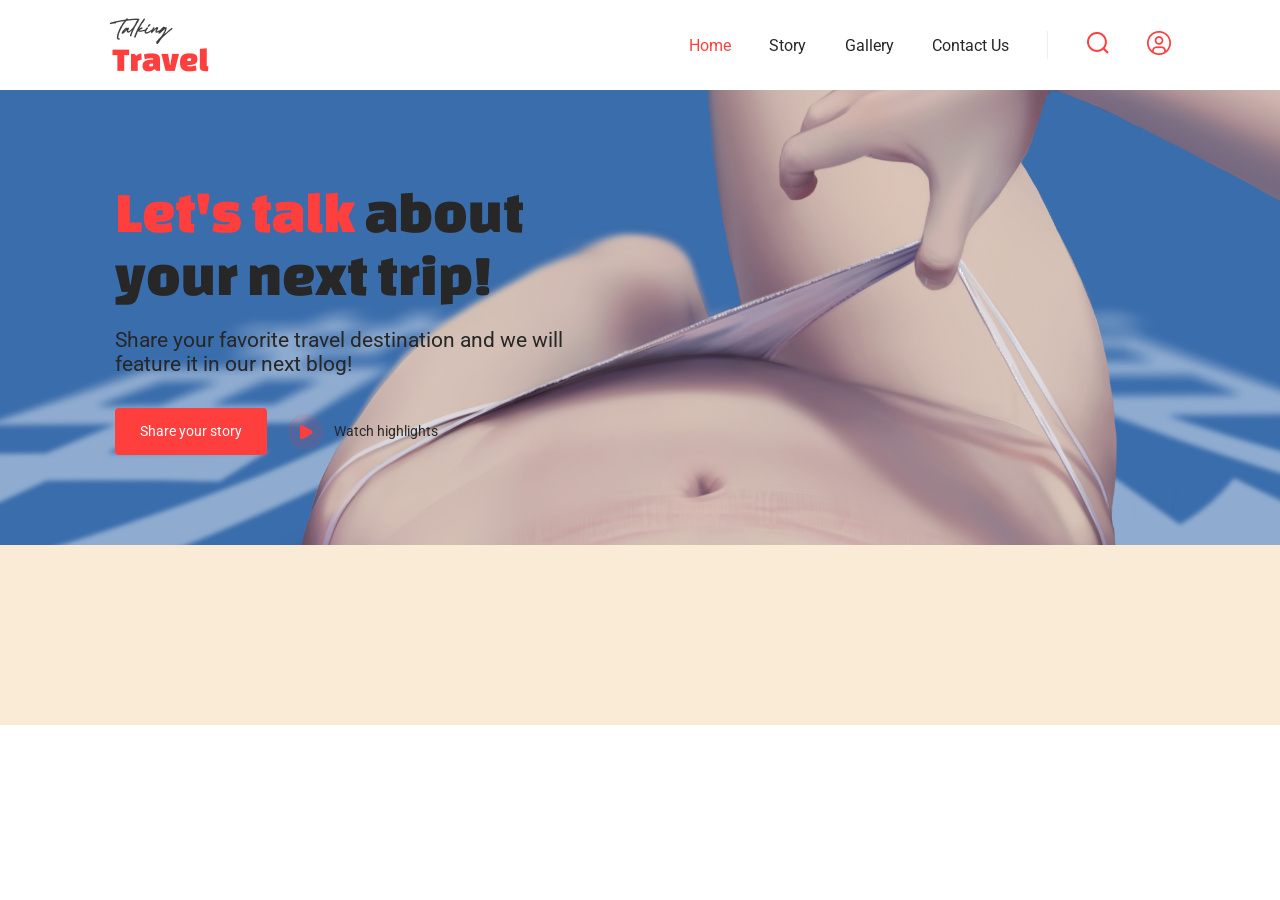
==== project/index.html @ d39cfaee "+ковер" ====
<!DOCTYPE html>
<html lang="en">
<head>
    <meta charset="UTF-8">
    <meta name="viewport" content="width=device-width, initial-scale=1.0">
    <title>Talking Travel?</title>
    <link rel="stylesheet" href="styles.css">
    <link href="https://fonts.googleapis.com/css2?family=Roboto:wght@400;700&display=swap" rel="stylesheet">
</head>
<body>
    <header>
        <div class="header-container">
            <div class="logo-container">
                <img src="assets/images/Header_Logo.png" alt="Логотип" class="logo">
            </div>
            <div class="nav-container label">
                <a class="cool-color" href="#">Home</a>
                <a href="#">Story</a>
                <a href="">Gallery</a>
                <a href="">Contact Us</a>
                <span></span>
                <a href=""><img src="assets/images/Header_Search.png" alt="search"></a>
                <a href=""><img src="assets/images/Header_Profile.png" alt="profile"></a>
            </div>
        </div>
    </header>
    <main>
        <section class="cover-container main-section">
            <div class="cover-content">
                <div class="cover-texts">
                    <h1 class="cover-header"><span class="cool-color">Let's talk</span> about your next trip!</h1>
                    <span class="cover-desctiprion big-label">Share your favorite travel destination and we will feature it in our next blog!</span>
                </div>
                <div class="cover-actions">
                    <button class="label">Share your story</button>
                    </a>
                        <div class="cover-watch-button label">
                            <img src="assets/images/play.png" alt="Логотип" class="logo">
                            Watch highlights
                        </div>
                    <a>
                </div>
            </div>
        </section>
        <section style="background-color: antiquewhite;" class="featured-destination main-section">
            <div cla>

            </div>
        </section>
    </main>
    <footer></footer>
</body>
</html>
---- project/styles.css ----
:root{
  --main-text-color: #272727;
  --cool-color: #ff3e3e;
}

@font-face {
  font-family: "Roboto";
  src: url("assets/fonts/Roboto-Bold.ttf") format("ttf");
}
@font-face {
  font-family: "Changa";
  src: url("assets/fonts/ChangaOne-Regular.ttf");
}

header {
    width: 100%;
    height: 90px;
    display: flex;
    align-items: center;
    justify-content: center;
}

*{
  box-sizing: border-box;
}

body {
    margin: 0;
}

.header-container {
  width: 83%;
  height: 70%;
  display: flex;
  justify-content: space-between;
  align-items: center;
}

.logo-container {
  display: flex;
  align-items: center;
  justify-content: center;
}

.nav-container {
  display: flex;
  align-items: center;
  gap: 3vw;
}

.nav-container a {
  text-decoration: none;
  color: var(--main-text-color);
  font-size: 16px;
}

.nav-container span {
  align-self: stretch;
  width: 1px;
  background-color:#EEEEEE;
}

.main-section {
  width: 100%;
  padding-top: 10vh;
  padding-bottom: 10vh;
}

.cover-container {
  background-image: url('assets/images/surprize.png');
  background-size: cover;
  background-position: center;
  display: flex;
  align-items: center;
}

.cover-content {
  width: 50%;
  height: 100%;
  display: flex;
  justify-content: center;
  align-items: left;
  flex-direction: column;
  margin-left: 9vw;
}

.cover-texts {
    width: 70%;
    padding-bottom: 3%
}

h1 {
  margin: 0;
  margin-bottom: 5%;
}

.cover-header {
    font-size: 4.6vw;
    color: var(--main-text-color);
    font-family: "Changa";
    font-weight: 100;
}

.cover-desctiprion {
    font-size: 1.6vw;
    color: var(--main-text-color);
}

.cool-color {
  color: var(--cool-color) !important;
}

.cover-actions {
  display: flex;
  direction: row;
  align-items: center;
  justify-content: left;
  gap: 20px;
  margin-top: 1vw;
  max-width: 100%;
}

button{
  padding: 15px 25px 15px 25px;
  margin: 0px;
  color: #FFF;
  border: 0px;
  border-radius: 4px;
  background-color: var(--cool-color);
}

.cover-watch-button {
  display: flex;
  flex-direction: row;
  align-items: center;
  justify-content: left;
  height: 36px;
  gap: 10px;
  color: var(--main-text-color)
}

.label{
  font-size: 0.9rem;
  font-family: "Roboto";
}

.big-label{
  font-size: 1.3rem;
  font-family: "Roboto";
}
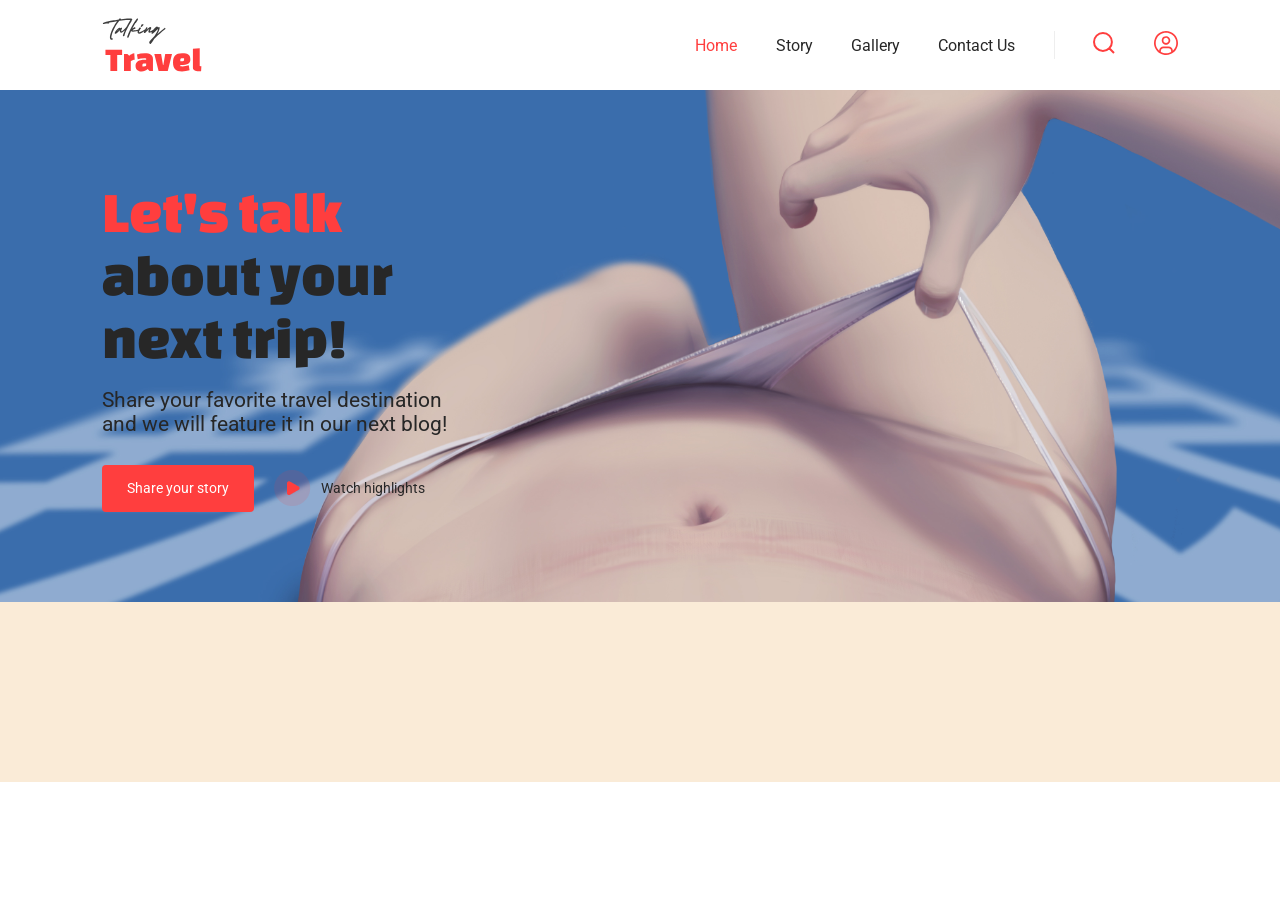
==== commit 6ad683a4: "изгнаны нечестивые png в пользу благородных svg" ====
--- a/project/index.html
+++ b/project/index.html
@@ -11,7 +11,7 @@
     <header>
         <div class="header-container">
             <div class="logo-container">
-                <img src="assets/images/Header_Logo.png" alt="Логотип" class="logo">
+                <img src="assets/images/Header_Logo.svg" alt="Логотип" class="logo">
             </div>
             <div class="nav-container label">
                 <a class="cool-color" href="#">Home</a>
@@ -19,8 +19,8 @@
                 <a href="">Gallery</a>
                 <a href="">Contact Us</a>
                 <span></span>
-                <a href=""><img src="assets/images/Header_Search.png" alt="search"></a>
-                <a href=""><img src="assets/images/Header_Profile.png" alt="profile"></a>
+                <a href=""><img src="assets/images/Header_Search.svg" alt="search"></a>
+                <a href=""><img src="assets/images/Header_Profile.svg" alt="profile"></a>
             </div>
         </div>
     </header>
--- a/project/styles.css
+++ b/project/styles.css
@@ -29,7 +29,7 @@
 }
 
 .header-container {
-  width: 83%;
+  width: 84vw;
   height: 70%;
   display: flex;
   justify-content: space-between;
@@ -62,8 +62,9 @@
 
 .main-section {
   width: 100%;
-  padding-top: 10vh;
-  padding-bottom: 10vh;
+  /* padding-top: 10vh;
+  padding-bottom: 10vh; */
+  padding: 10vh 8vw 10vh 8vw;
 }
 
 .cover-container {
@@ -81,7 +82,7 @@
   justify-content: center;
   align-items: left;
   flex-direction: column;
-  margin-left: 9vw;
+  /* margin-left: 9vw; */
 }
 
 .cover-texts {
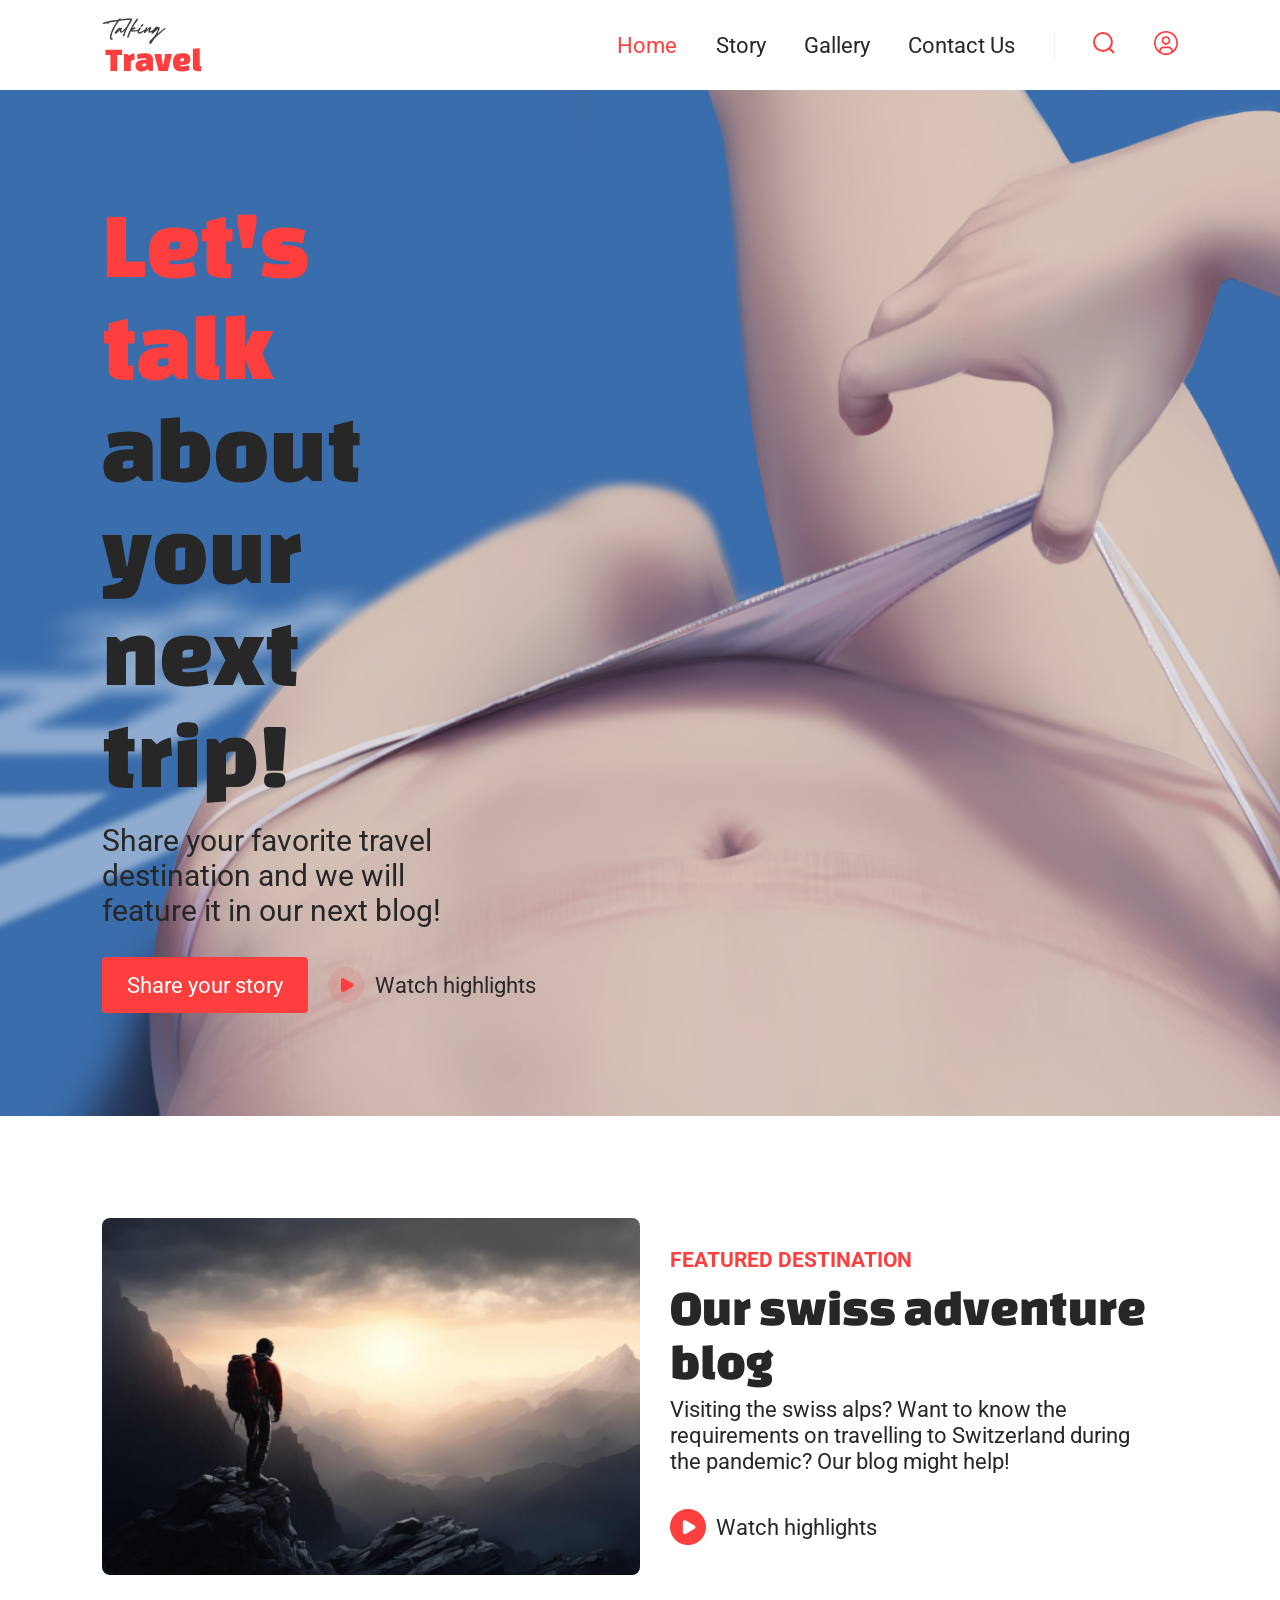
==== commit 9a73d3c1: "featured_destination" ====
--- a/project/index.html
+++ b/project/index.html
@@ -11,7 +11,7 @@
     <header>
         <div class="header-container">
             <div class="logo-container">
-                <img src="assets/images/Header_Logo.svg" alt="Логотип" class="logo">
+                <img src="assets/images/Header_Logo.svg" alt="Логотип" class="logo"/>
             </div>
             <div class="nav-container label">
                 <a class="cool-color" href="#">Home</a>
@@ -29,22 +29,37 @@
             <div class="cover-content">
                 <div class="cover-texts">
                     <h1 class="cover-header"><span class="cool-color">Let's talk</span> about your next trip!</h1>
-                    <span class="cover-desctiprion big-label">Share your favorite travel destination and we will feature it in our next blog!</span>
+                    <span class="big-label">Share your favorite travel destination and we will feature it in our next blog!</span>
                 </div>
                 <div class="cover-actions">
-                    <button class="label">Share your story</button>
+                    <a href="">
+                        <button class="label">Share your story</button>
                     </a>
-                        <div class="cover-watch-button label">
+                    <a href="">
+                        <div class="watch-button label">
                             <img src="assets/images/play.png" alt="Логотип" class="logo">
                             Watch highlights
                         </div>
-                    <a>
+                    </a>
                 </div>
             </div>
         </section>
-        <section style="background-color: antiquewhite;" class="featured-destination main-section">
-            <div cla>
-
+        <section class="featured-destination main-section">
+            <div class="featured-destination-content">
+                <img src="assets/images/featured_destination.jpg" alt="IMG" class="featured-destination-image"/>
+                <div class="featured-destination-agitation">
+                    <div class="featured-destination-texts">
+                        <span class="title">FEATURED DESTINATION</span>
+                        <h2>Our swiss adventure blog</h2>
+                        <span class="label">Visiting the swiss alps? Want to know the requirements on travelling to Switzerland during the pandemic? Our blog might help! </span>
+                    </div>
+                    <div class="featured-destination-actions">
+                        <div class="watch-button label">
+                            <img src="assets/images/play2.png" alt="Логотип" class="logo">
+                            Watch highlights
+                        </div>
+                    </div>
+                </div>
             </div>
         </section>
     </main>
--- a/project/styles.css
+++ b/project/styles.css
@@ -49,9 +49,7 @@
 }
 
 .nav-container a {
-  text-decoration: none;
   color: var(--main-text-color);
-  font-size: 16px;
 }
 
 .nav-container span {
@@ -64,7 +62,7 @@
   width: 100%;
   /* padding-top: 10vh;
   padding-bottom: 10vh; */
-  padding: 10vh 8vw 10vh 8vw;
+  padding: 8% 8vw 8% 8vw;
 }
 
 .cover-container {
@@ -93,13 +91,18 @@
 h1 {
   margin: 0;
   margin-bottom: 5%;
+  font-size: 6rem;
+  color: var(--main-text-color);
+  font-family: "Changa";
+  font-weight: 100;
 }
 
-.cover-header {
-    font-size: 4.6vw;
-    color: var(--main-text-color);
-    font-family: "Changa";
-    font-weight: 100;
+h2 {
+  font-family: "Changa";
+  font-weight: 100;
+  color: var(--main-text-color);
+  font-size: 3.2rem;
+  margin: 0;
 }
 
 .cover-desctiprion {
@@ -121,16 +124,20 @@
   max-width: 100%;
 }
 
+a {
+  text-decoration: none;
+}
+
 button{
   padding: 15px 25px 15px 25px;
   margin: 0px;
-  color: #FFF;
+  color: #FFF !important;
   border: 0px;
   border-radius: 4px;
   background-color: var(--cool-color);
 }
 
-.cover-watch-button {
+.watch-button {
   display: flex;
   flex-direction: row;
   align-items: center;
@@ -140,12 +147,46 @@
   color: var(--main-text-color)
 }
 
-.label{
-  font-size: 0.9rem;
+.label {
+  font-size: 1.4rem;
   font-family: "Roboto";
+  color: var(--main-text-color);
 }
 
-.big-label{
+.big-label {
+  font-size: 1.9rem;
+  font-family: "Roboto";
+  color: var(--main-text-color);
+}
+
+.title {
   font-size: 1.3rem;
   font-family: "Roboto";
+  color: var(--cool-color);
+  font-weight: bold;
+}
+
+.featured-destination-content {
+  display: grid;
+  grid-template-columns: 50% 50%;
+}
+
+.featured-destination-image {
+  width: 100%;
+  height: 100%;
+  object-fit: cover;
+  border-radius: 8px;
+}
+
+.featured-destination-agitation {
+  padding: 30px;
+  display: flex;
+  flex-direction: column;
+  gap: 35px;
+}
+
+.featured-destination-texts {
+  display: flex;
+  flex-direction: column;
+  gap: 8px;
 }
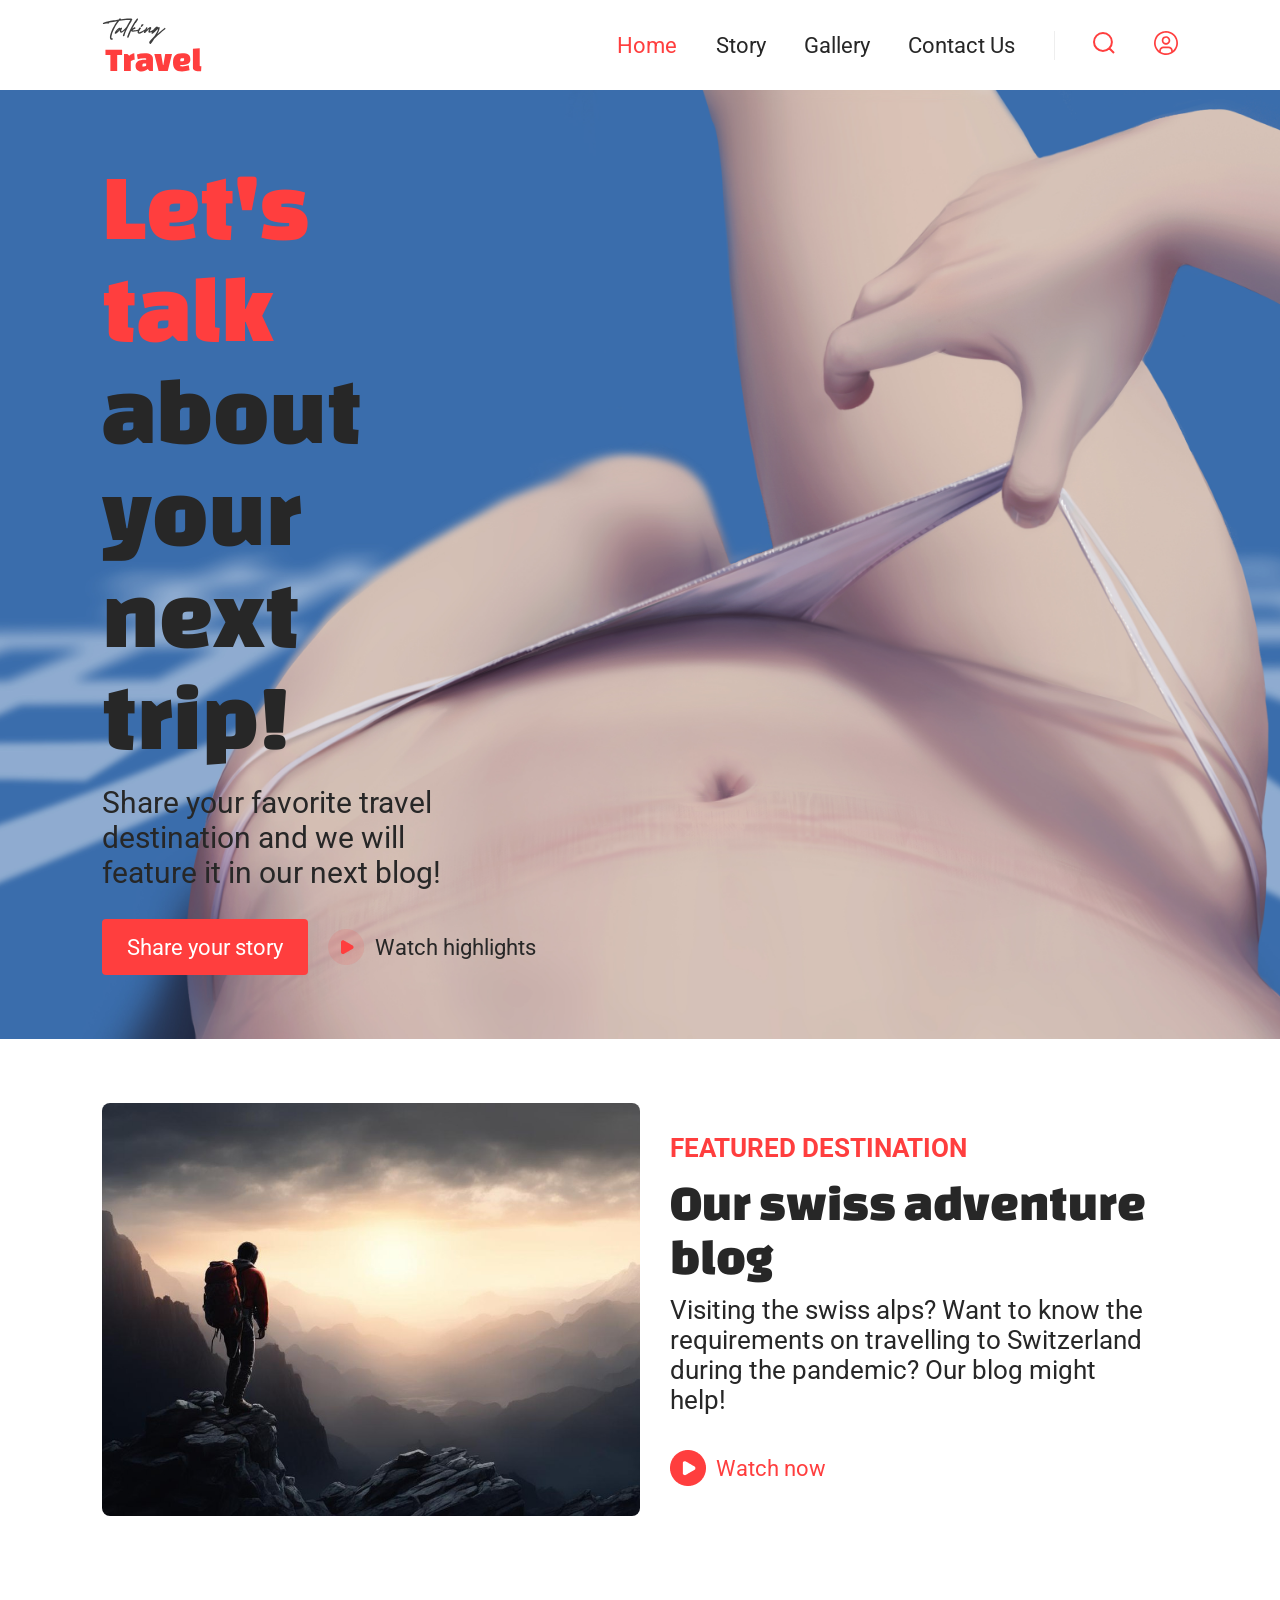
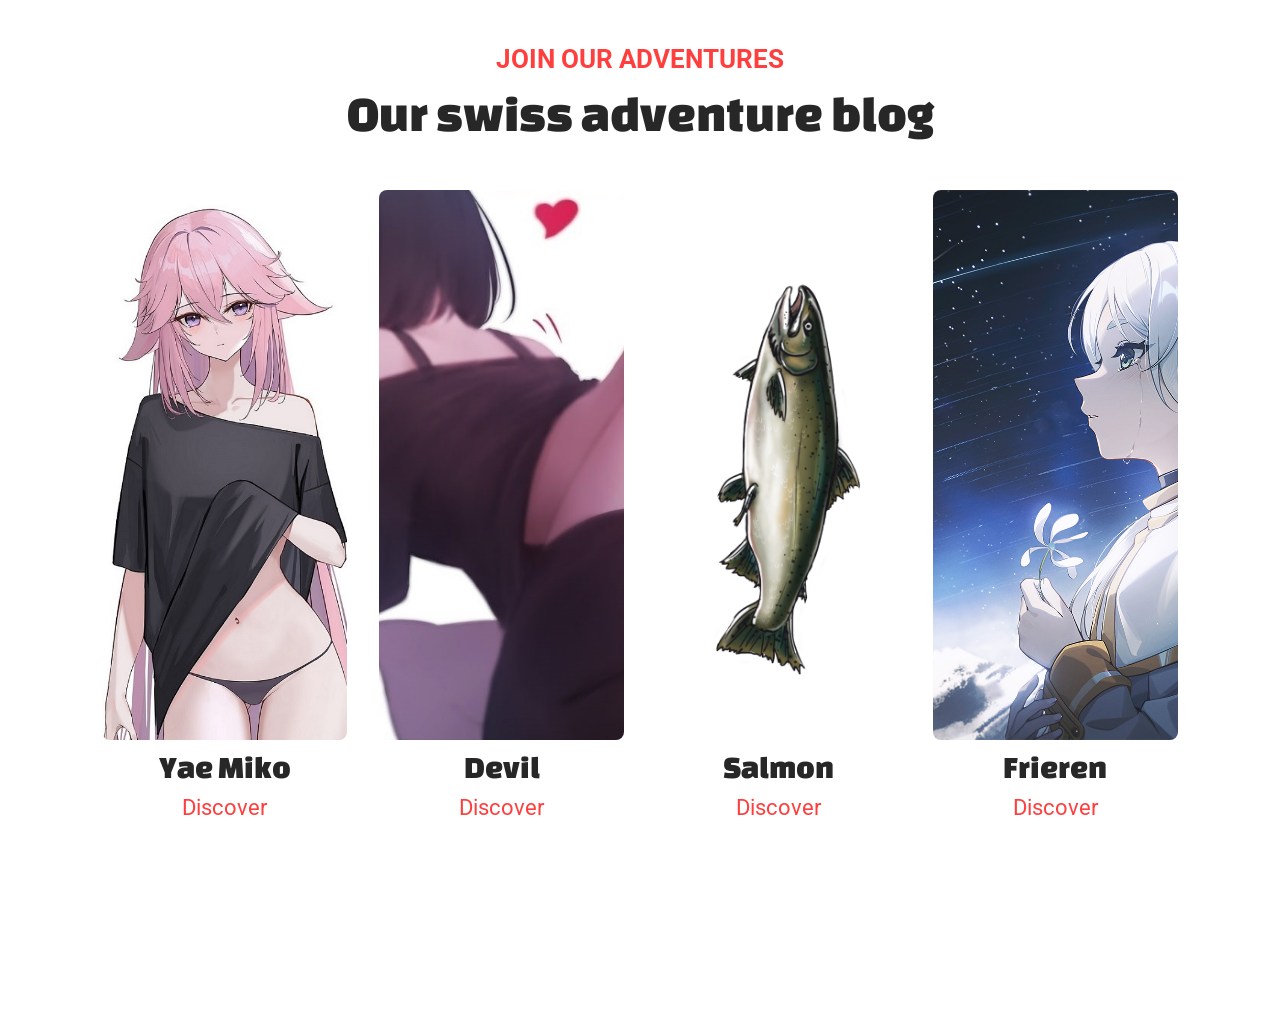
==== commit 8877f2c9: "join our adventure" ====
--- a/project/index.html
+++ b/project/index.html
@@ -6,6 +6,9 @@
     <title>Talking Travel?</title>
     <link rel="stylesheet" href="styles.css">
     <link href="https://fonts.googleapis.com/css2?family=Roboto:wght@400;700&display=swap" rel="stylesheet">
+    <script>
+        
+    </script>
 </head>
 <body>
     <header>
@@ -14,10 +17,10 @@
                 <img src="assets/images/Header_Logo.svg" alt="Логотип" class="logo"/>
             </div>
             <div class="nav-container label">
-                <a class="cool-color" href="#">Home</a>
-                <a href="#">Story</a>
-                <a href="">Gallery</a>
-                <a href="">Contact Us</a>
+                <a class="label cool-color" href="#">Home</a>
+                <a class="label" href="#">Story</a>
+                <a class="label" href="">Gallery</a>
+                <a class="label" href="">Contact Us</a>
                 <span></span>
                 <a href=""><img src="assets/images/Header_Search.svg" alt="search"></a>
                 <a href=""><img src="assets/images/Header_Profile.svg" alt="profile"></a>
@@ -51,17 +54,62 @@
                     <div class="featured-destination-texts">
                         <span class="title">FEATURED DESTINATION</span>
                         <h2>Our swiss adventure blog</h2>
-                        <span class="label">Visiting the swiss alps? Want to know the requirements on travelling to Switzerland during the pandemic? Our blog might help! </span>
+                        <span class="medium-label">Visiting the swiss alps? Want to know the requirements on travelling to Switzerland during the pandemic? Our blog might help! </span>
                     </div>
                     <div class="featured-destination-actions">
-                        <div class="watch-button label">
+                        <div class="featured-destination-watch-button watch-button label">
                             <img src="assets/images/play2.png" alt="Логотип" class="logo">
-                            Watch highlights
+                            Watch now
                         </div>
                     </div>
                 </div>
             </div>
         </section>
+        <section class="join-our-adventures main-section">
+            <div class="join-our-adventures-texts">
+                <span class="title">JOIN OUR ADVENTURES</span>
+                <h2>Our swiss adventure blog</h2>
+            </div>
+            <div class="join-our-adventures-content">
+                <div class="place-discover-card">
+                    <img src="assets/images/yae.jpg" alt="">
+                    <h3>Yae Miko</h3>
+                    <a href="" class="label cool-color">Discover</a>
+                </div>
+                <div class="place-discover-card">
+                    <img src="assets/images/badcat.jpg" alt="">
+                    <h3>Devil</h3>
+                    <a href="" class="label cool-color">Discover</a>
+                </div>
+                <div class="place-discover-card">
+                    <img src="assets/images/androidparty.png" alt="">
+                    <h3>Salmon</h3>
+                    <a href="" class="label cool-color">Discover</a>
+                </div>
+                <div class="place-discover-card">
+                    <img src="assets/images/frieren.png" alt="">
+                    <h3>Frieren</h3>
+                    <a href="" class="label cool-color">Discover</a>
+                </div>
+            </div>
+        </section>
+        <section class="build-community main-section">
+
+        </section>
+        <script>
+        (() => {  
+        })((() => {() => {  
+        }, () => {  
+        }, () => {  
+        },1,1,1,1()(()=>{})  
+        })((() => {  
+        })((() => {   
+        })(((() => {  
+        })((() => {  
+        })({
+        })))
+        )))); // гневный комментарий
+        </script>
     </main>
     <footer></footer>
 </body>
--- a/project/styles.css
+++ b/project/styles.css
@@ -60,9 +60,7 @@
 
 .main-section {
   width: 100%;
-  /* padding-top: 10vh;
-  padding-bottom: 10vh; */
-  padding: 8% 8vw 8% 8vw;
+  padding: 5% 8vw 5% 8vw;
 }
 
 .cover-container {
@@ -80,7 +78,6 @@
   justify-content: center;
   align-items: left;
   flex-direction: column;
-  /* margin-left: 9vw; */
 }
 
 .cover-texts {
@@ -102,6 +99,14 @@
   font-weight: 100;
   color: var(--main-text-color);
   font-size: 3.2rem;
+  margin: 0;
+}
+
+h3 {
+  font-family: "Changa";
+  font-weight: 100;
+  color: var(--main-text-color);
+  font-size: 2rem;
   margin: 0;
 }
 
@@ -153,6 +158,12 @@
   color: var(--main-text-color);
 }
 
+.medium-label {
+  font-size: 1.6rem;
+  font-family: "Roboto";
+  color: var(--main-text-color);
+}
+
 .big-label {
   font-size: 1.9rem;
   font-family: "Roboto";
@@ -160,7 +171,7 @@
 }
 
 .title {
-  font-size: 1.3rem;
+  font-size: 1.6rem;
   font-family: "Roboto";
   color: var(--cool-color);
   font-weight: bold;
@@ -185,8 +196,45 @@
   gap: 35px;
 }
 
+.featured-destination-watch-button {
+  color: var(--cool-color);
+}
+
 .featured-destination-texts {
   display: flex;
   flex-direction: column;
-  gap: 8px;
+  gap: 12px;
+}
+
+.join-our-adventures {
+  display: flex;
+  flex-direction: column;
+}
+
+.join-our-adventures-texts {
+  display: flex;
+  flex-direction: column;
+  align-items: center;
+  gap: 12px;
+  padding-bottom: 50px;
+}
+
+.place-discover-card {
+  display: flex;
+  flex-direction: column;
+  align-items: center;
+  gap: 10px;
+}
+
+.place-discover-card img {
+  width: 100%;
+  height: 550px;
+  object-fit: cover;
+  border-radius: 8px;
+}
+
+.join-our-adventures-content {
+  display: grid;
+  grid-template-columns: repeat(4, 1fr);
+  gap: 32px;
 }
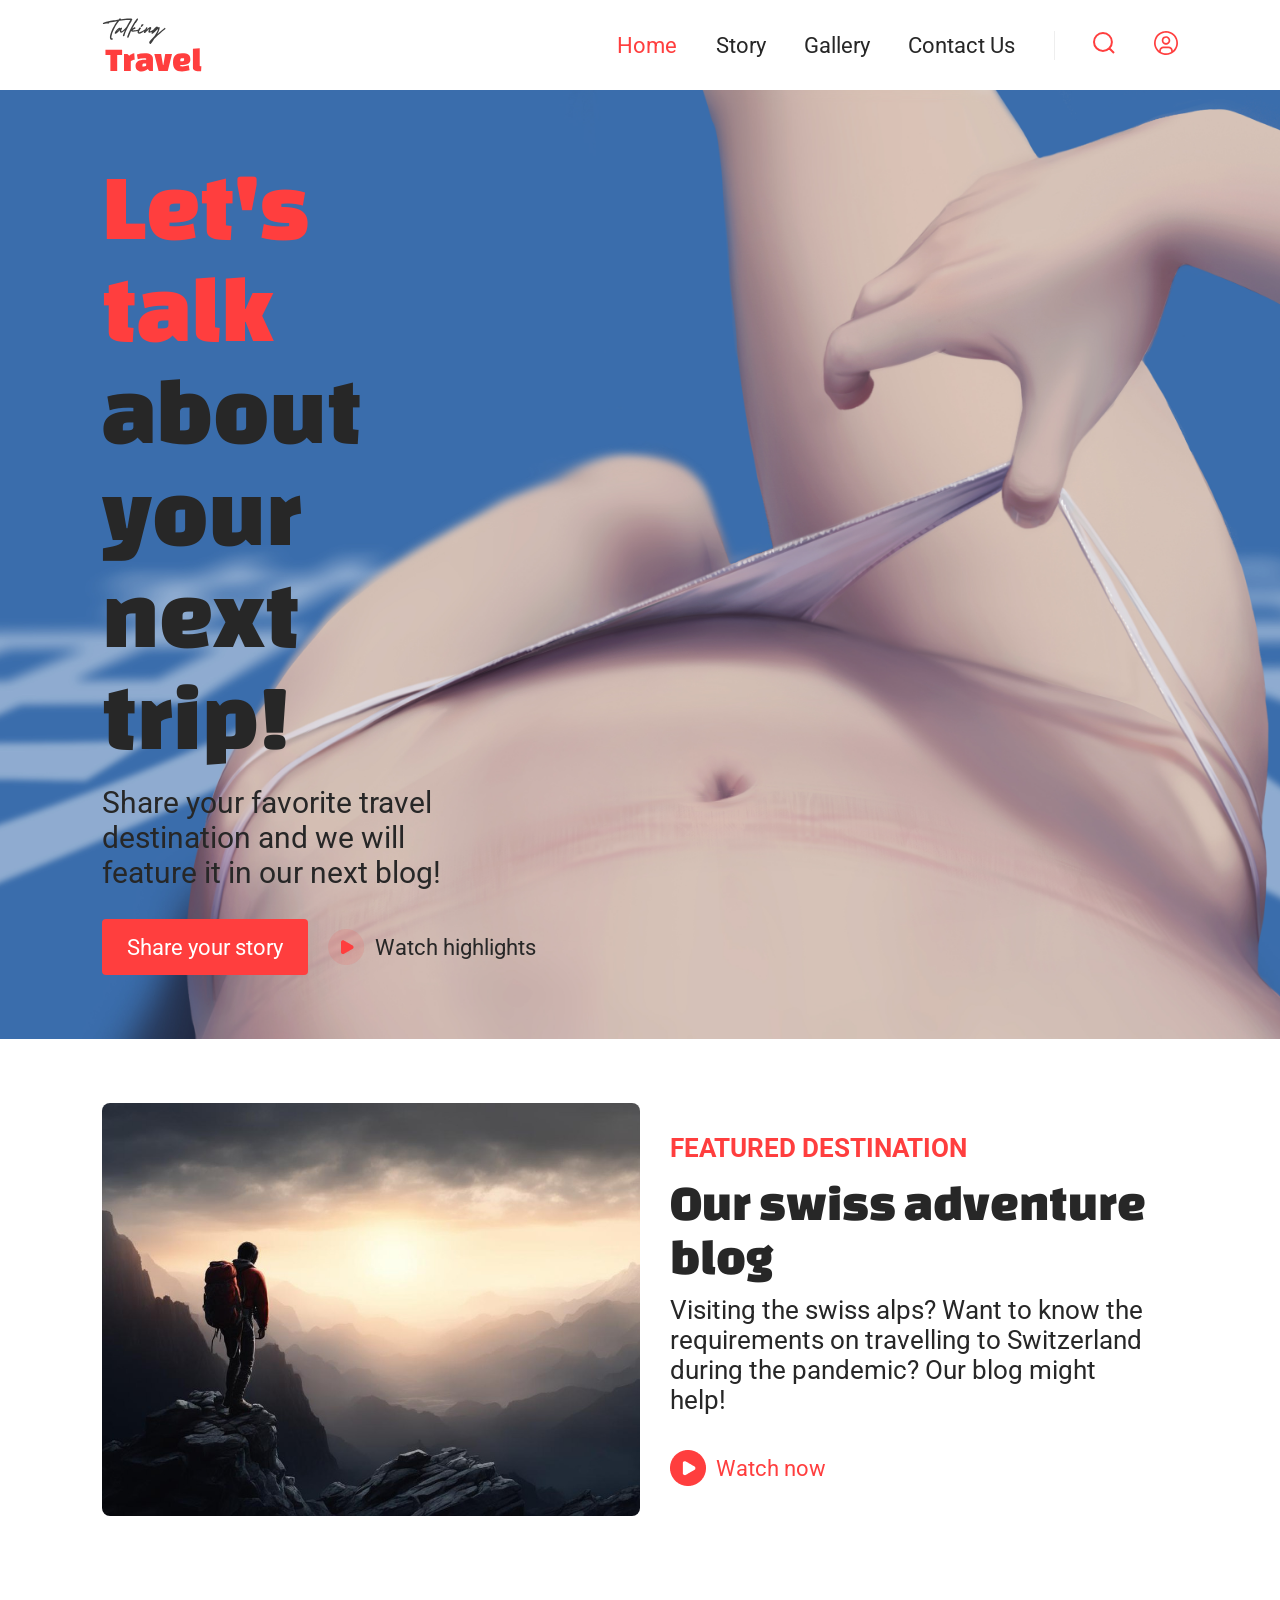
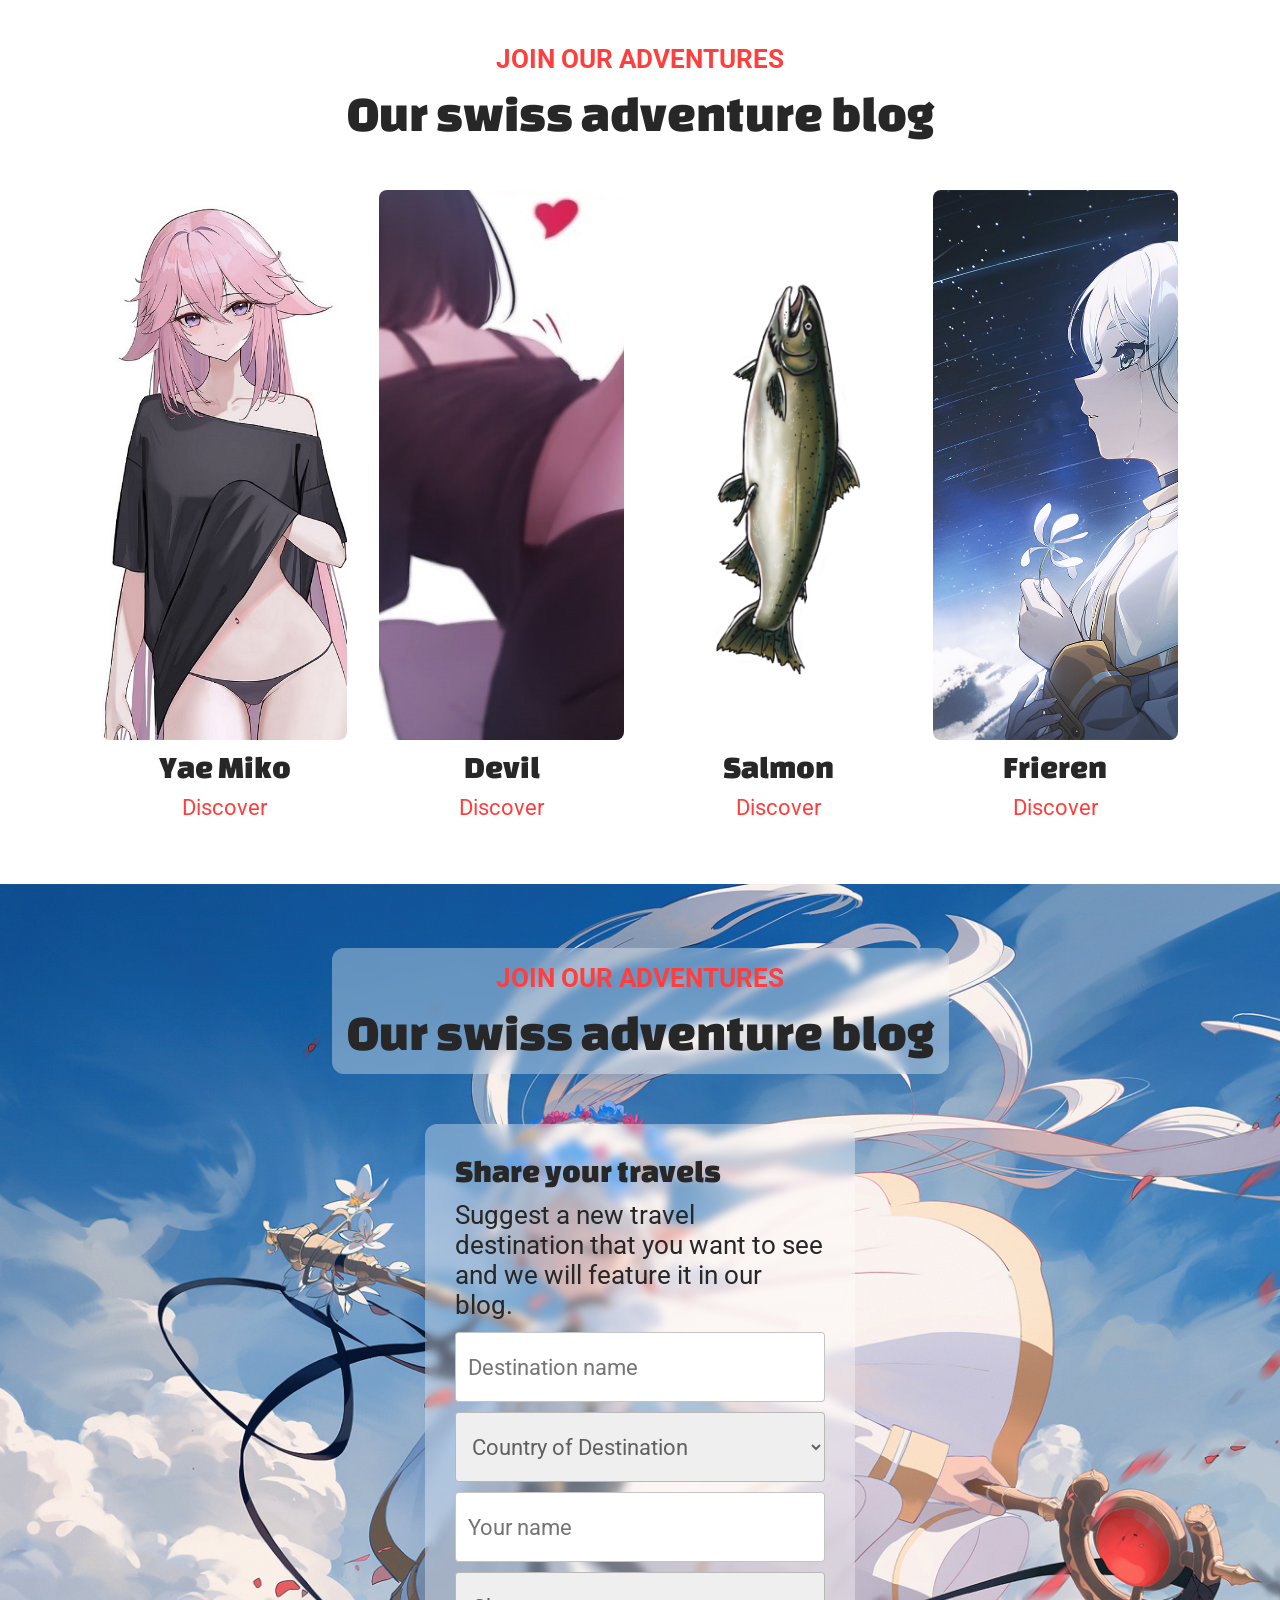
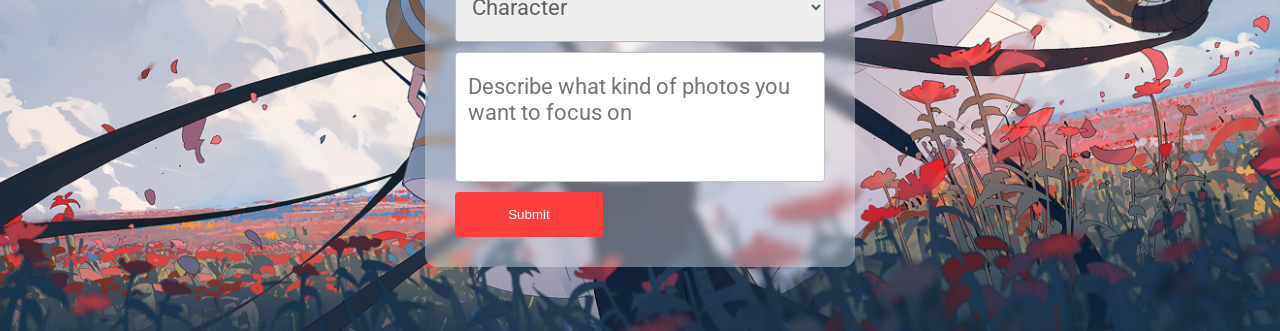
==== commit 6db6196e: "cool form" ====
--- a/project/index.html
+++ b/project/index.html
@@ -57,10 +57,12 @@
                         <span class="medium-label">Visiting the swiss alps? Want to know the requirements on travelling to Switzerland during the pandemic? Our blog might help! </span>
                     </div>
                     <div class="featured-destination-actions">
-                        <div class="featured-destination-watch-button watch-button label">
-                            <img src="assets/images/play2.png" alt="Логотип" class="logo">
-                            Watch now
-                        </div>
+                        <a href="">
+                            <div class="featured-destination-watch-button watch-button label">
+                                <img src="assets/images/play2.png" alt="Логотип" class="logo">
+                                Watch now
+                            </div>
+                        </a>
                     </div>
                 </div>
             </div>
@@ -93,8 +95,37 @@
                 </div>
             </div>
         </section>
-        <section class="build-community main-section">
+        <section style="background-color:antiquewhite;" class="build-community main-section">
+            <div class="build-community-texts">
+                <span class="title">JOIN OUR ADVENTURES</span>
+                <h2>Our swiss adventure blog</h2>
+            </div>
+                <div class="cool-form">
+                    <h3>Share your travels</h3>
+                    <span class="medium-label">Suggest a new travel destination that you want to see and we will feature it in our blog.</span>
+                    
+                    <form>
+                        <input type="text" class="label" placeholder="Destination name">
 
+                        <select class="label">
+                            <option value="" class="label" selected disabled>Country of Destination</option>
+                        </select>
+
+                        <input type="text" class="label" placeholder="Your name">
+
+                        <select class="label">Character
+                            <option value="" disabled selected>Character</option>
+                            <option>Yae Miko</option>
+                            <option>Devil</option>
+                            <option>Salmon</option>
+                            <option>Frieren</option>
+                        </select>
+
+                        <textarea class="label" placeholder="Describe what kind of photos you want to focus on"></textarea>
+                        
+                        <button type="submit">Submit</button>
+                    </form>
+                </div>
         </section>
         <script>
         (() => {  
--- a/project/styles.css
+++ b/project/styles.css
@@ -140,6 +140,7 @@
   border: 0px;
   border-radius: 4px;
   background-color: var(--cool-color);
+  cursor: pointer;
 }
 
 .watch-button {
@@ -237,4 +238,69 @@
   display: grid;
   grid-template-columns: repeat(4, 1fr);
   gap: 32px;
+}
+
+.build-community{
+  background-image: url('assets/images/field.jpeg');
+  background-size: cover;
+  background-position: center;
+  min-height: 500px;
+  display: flex;
+  flex-direction: column;
+  align-items: center;
+}
+
+.build-community-texts {
+  display: flex;
+  flex-direction: column;
+  align-items: center;
+  gap: 12px;
+  margin-bottom: 50px;
+  padding: 15px;
+  background: rgba(255, 255, 255, 0.35);
+  border-radius: 12px;
+  backdrop-filter: blur(4px);
+  width: fit-content;
+}
+
+.cool-form {
+  width: 40%;
+  background: rgba(255, 255, 255, 0.35);
+  border-radius: 12px;
+  backdrop-filter: blur(4px);
+  padding: 30px;
+  display: flex;
+  flex-direction: column;
+  gap: 12px;
+}
+
+.cool-form form {
+  display: flex;
+  flex-direction: column;
+  gap: 10px;
+}
+
+.cool-form input,
+.cool-form select,
+.cool-form textarea {
+  padding: 20px 12px;
+  height: 70px;
+  border: 1px solid rgba(0,0,0,0.23);
+  border-radius: 4px;
+  color: rgba(0,0,0,0.6);
+}
+
+.cool-form input:focus,
+.cool-form select:focus,
+.cool-form textarea:focus {
+  outline: none;
+}
+
+.cool-form textarea {
+  min-height: 130px;
+  resize: none;
+}
+
+.cool-form button {
+  width: 40%;
 }
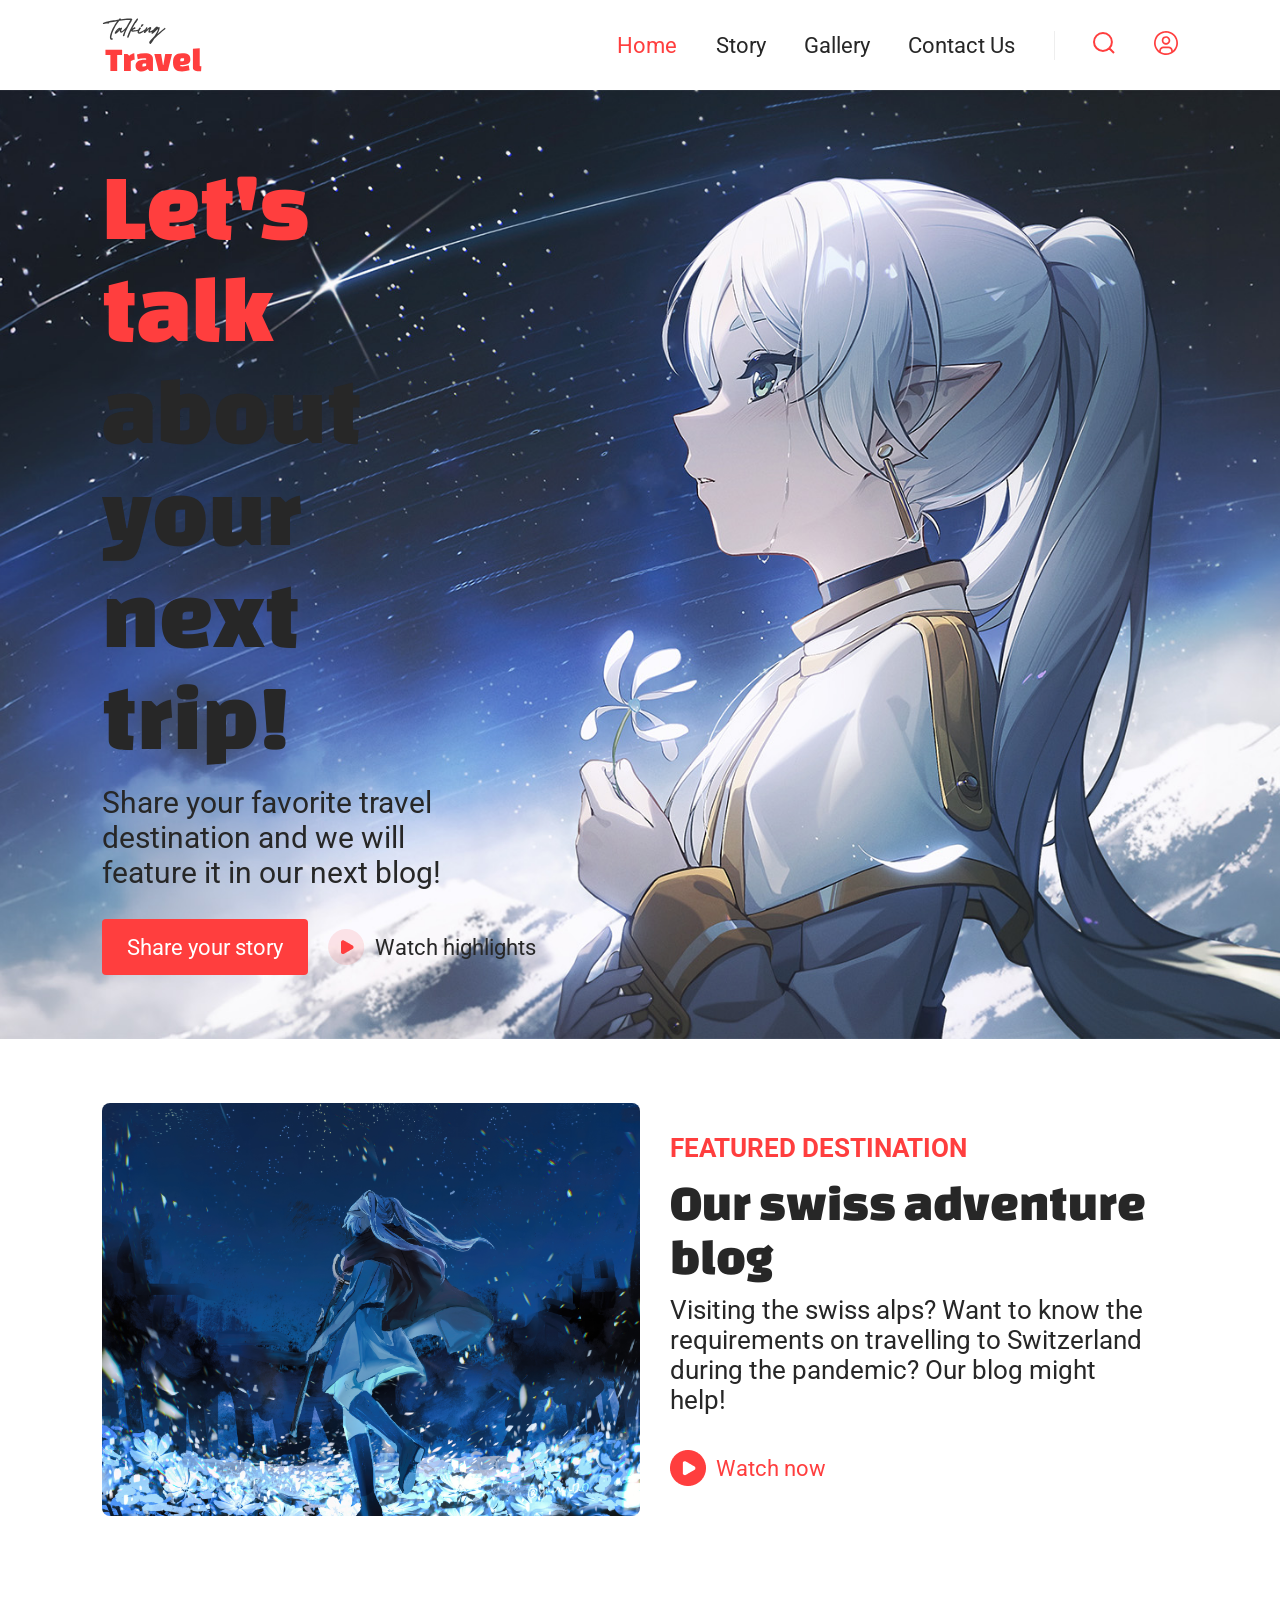
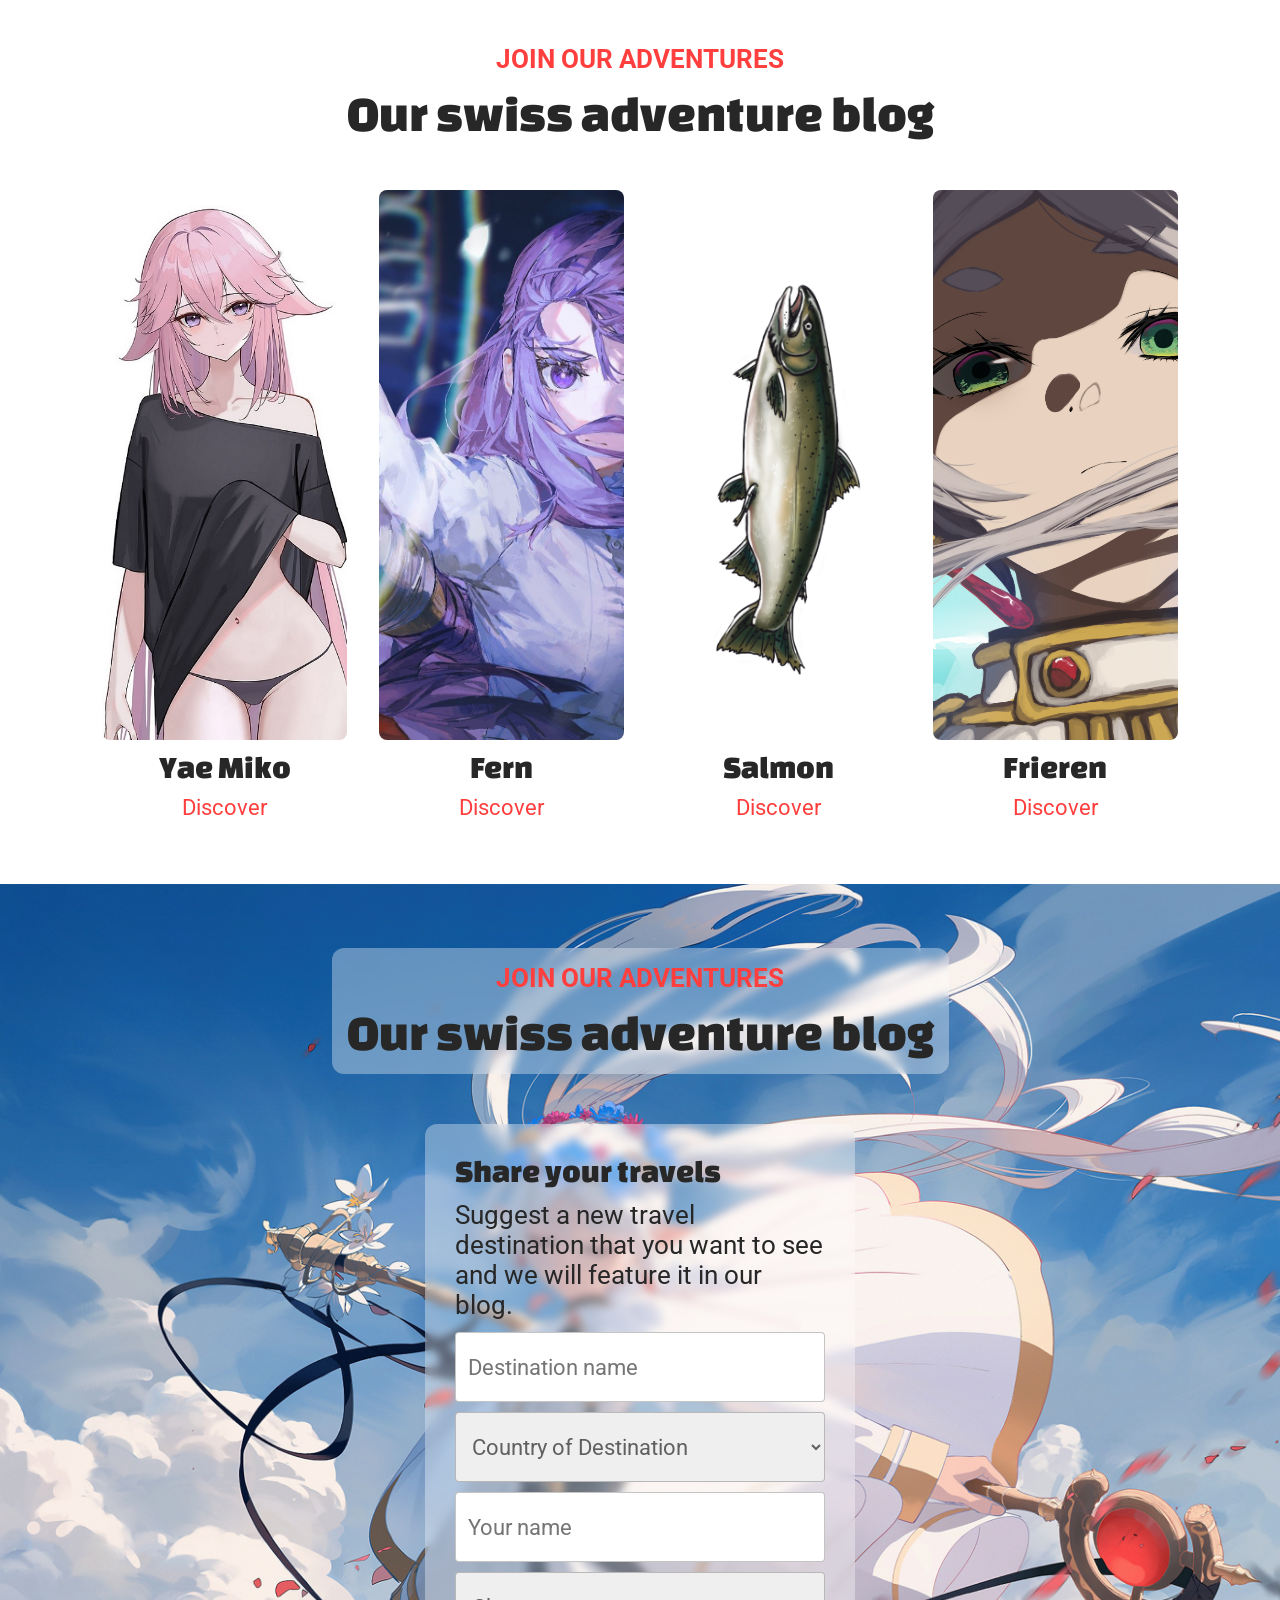
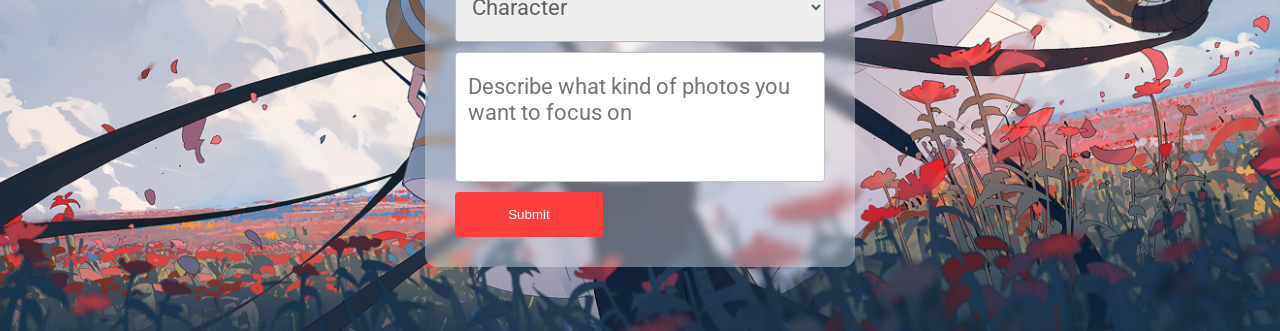
==== commit befc0669: "капля адекватности" ====
--- a/project/index.html
+++ b/project/index.html
@@ -79,8 +79,8 @@
                     <a href="" class="label cool-color">Discover</a>
                 </div>
                 <div class="place-discover-card">
-                    <img src="assets/images/badcat.jpg" alt="">
-                    <h3>Devil</h3>
+                    <img src="assets/images/fern.jpg" alt="">
+                    <h3>Fern</h3>
                     <a href="" class="label cool-color">Discover</a>
                 </div>
                 <div class="place-discover-card">
@@ -89,7 +89,7 @@
                     <a href="" class="label cool-color">Discover</a>
                 </div>
                 <div class="place-discover-card">
-                    <img src="assets/images/frieren.png" alt="">
+                    <img src="assets/images/frieren.jpeg" alt="">
                     <h3>Frieren</h3>
                     <a href="" class="label cool-color">Discover</a>
                 </div>
@@ -116,7 +116,7 @@
                         <select class="label">Character
                             <option value="" disabled selected>Character</option>
                             <option>Yae Miko</option>
-                            <option>Devil</option>
+                            <option>Fern</option>
                             <option>Salmon</option>
                             <option>Frieren</option>
                         </select>
--- a/project/styles.css
+++ b/project/styles.css
@@ -64,7 +64,7 @@
 }
 
 .cover-container {
-  background-image: url('assets/images/surprize.png');
+  background-image: url('assets/images/space.png');
   background-size: cover;
   background-position: center;
   display: flex;
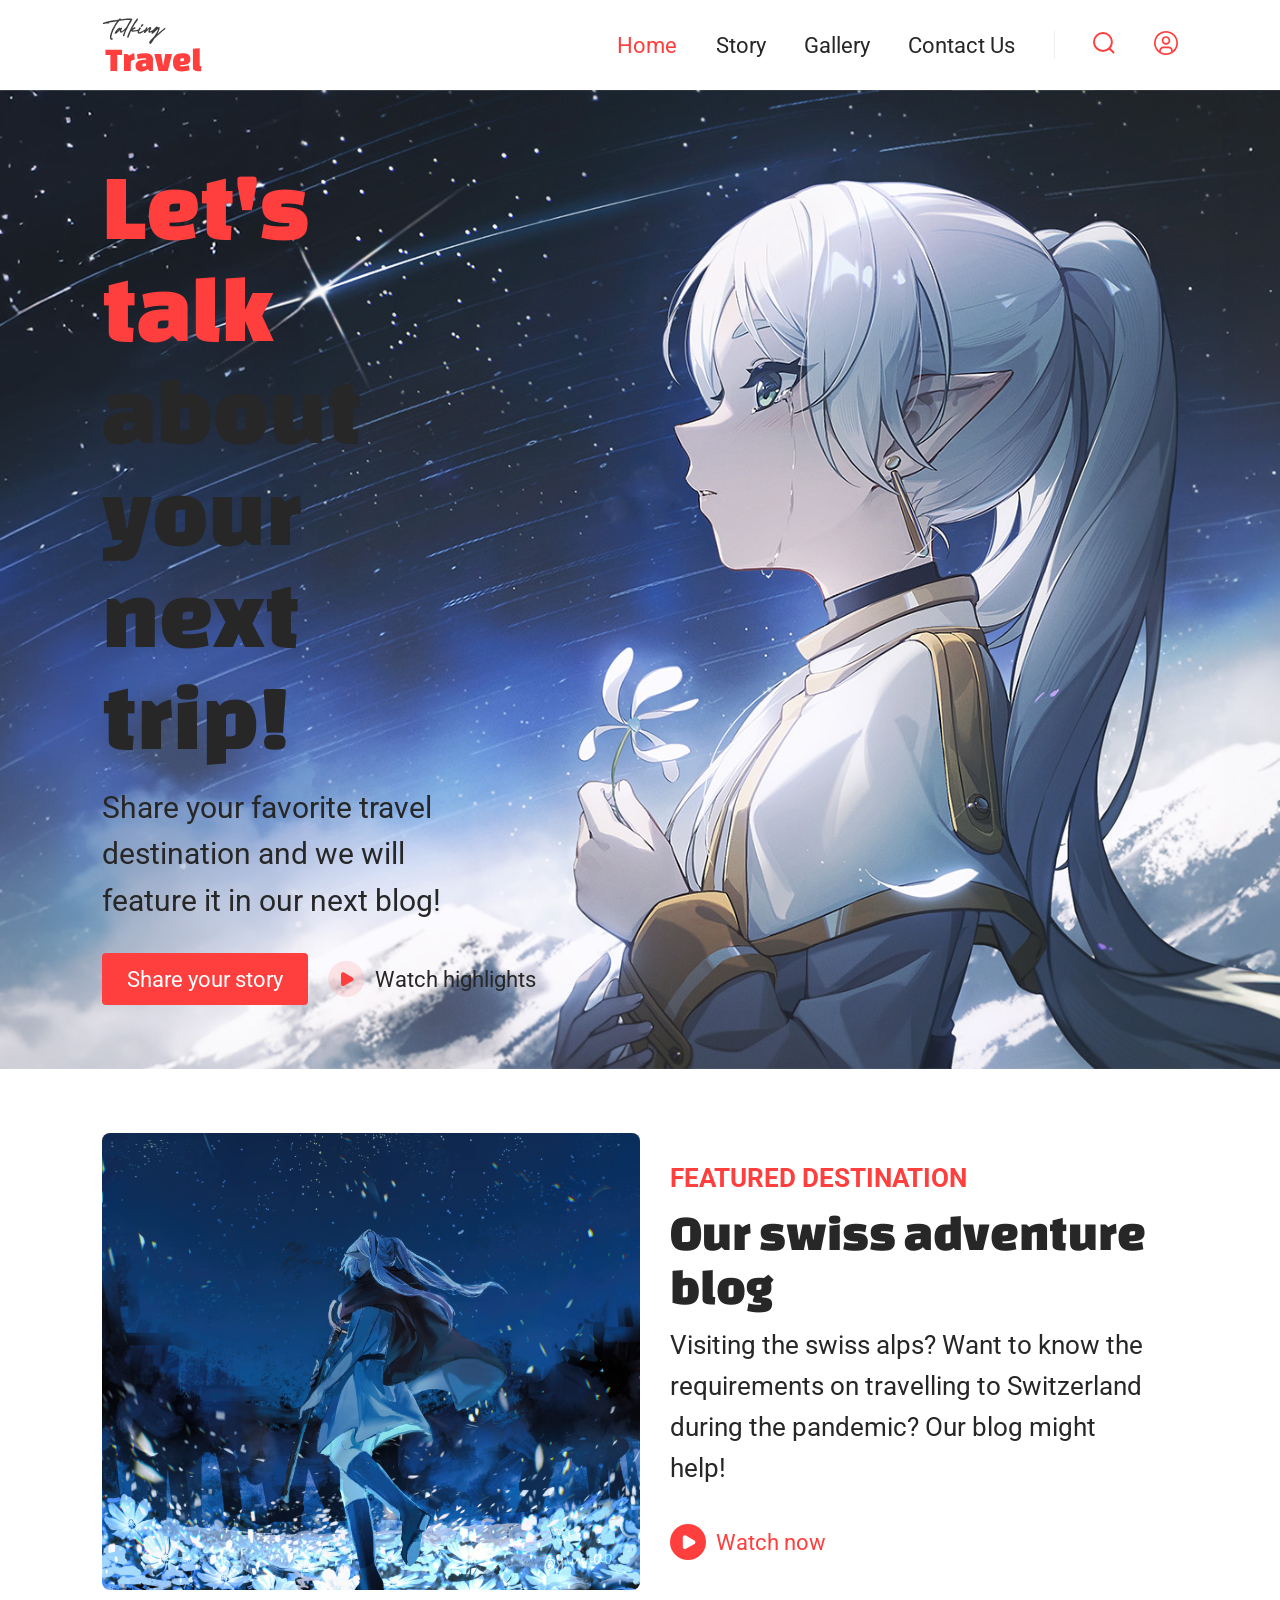
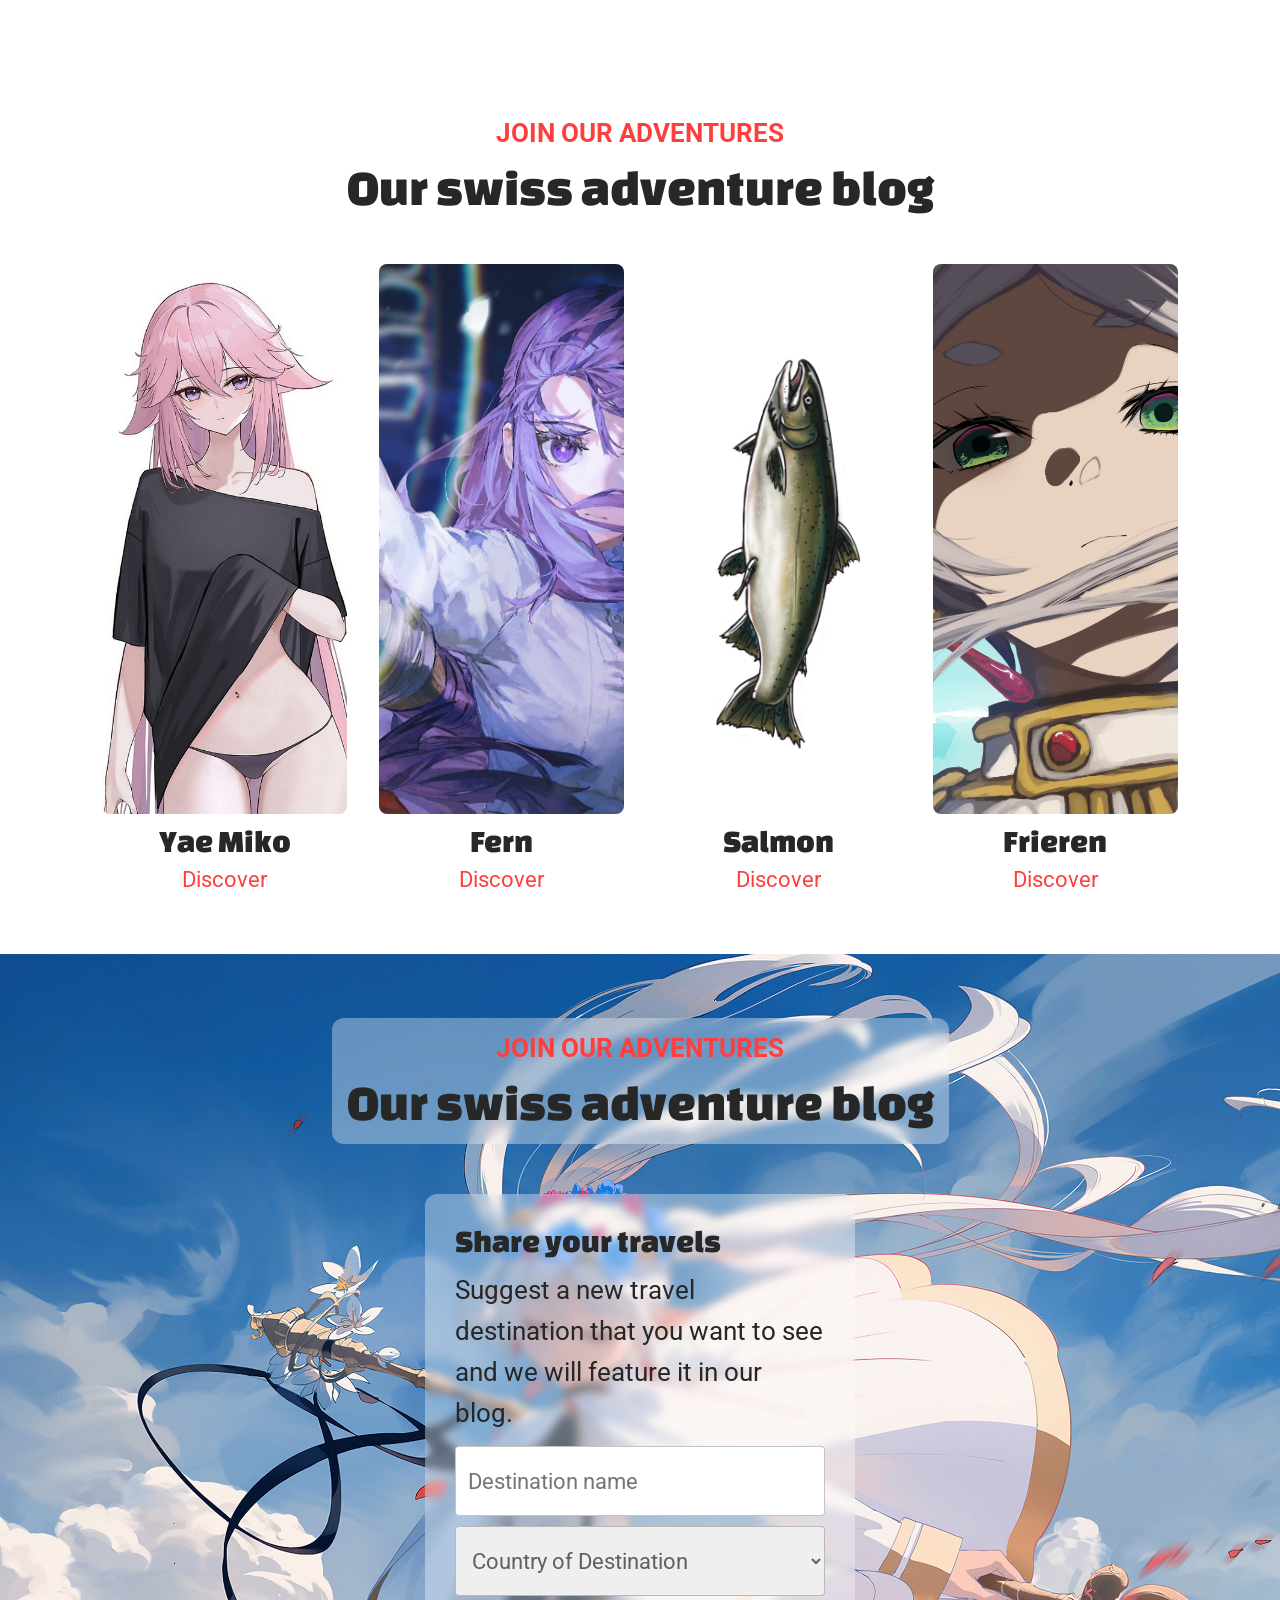
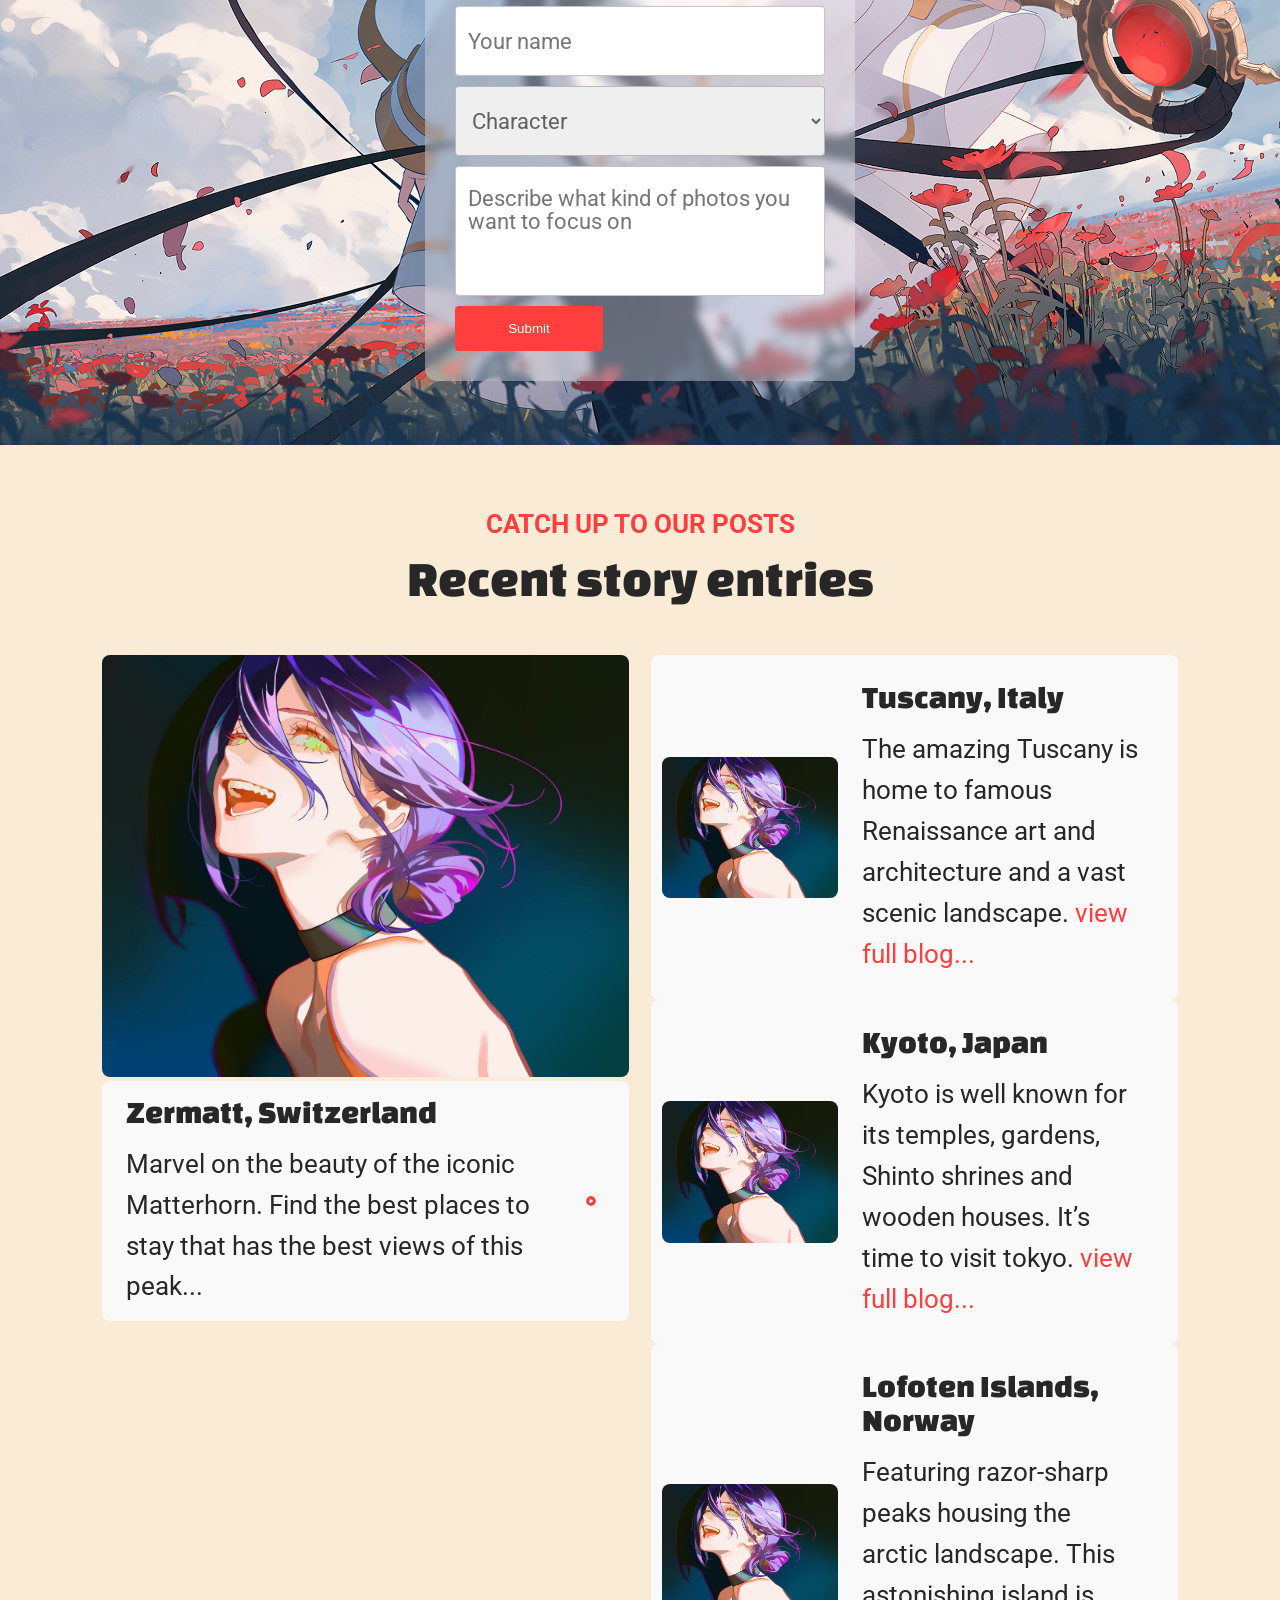
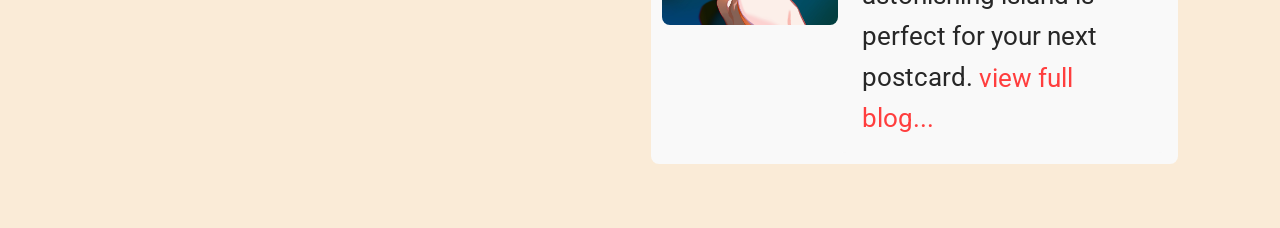
==== commit b66a319d: "правки в пару пикселей" ====
--- a/project/index.html
+++ b/project/index.html
@@ -40,7 +40,7 @@
                     </a>
                     <a href="">
                         <div class="watch-button label">
-                            <img src="assets/images/play.png" alt="Логотип" class="logo">
+                            <img src="assets/images/play.svg" alt="Логотип" class="logo">
                             Watch highlights
                         </div>
                     </a>
@@ -59,7 +59,7 @@
                     <div class="featured-destination-actions">
                         <a href="">
                             <div class="featured-destination-watch-button watch-button label">
-                                <img src="assets/images/play2.png" alt="Логотип" class="logo">
+                                <img src="assets/images/play2.svg" alt="Логотип" class="logo">
                                 Watch now
                             </div>
                         </a>
@@ -95,7 +95,7 @@
                 </div>
             </div>
         </section>
-        <section style="background-color:antiquewhite;" class="build-community main-section">
+        <section class="build-community main-section">
             <div class="build-community-texts">
                 <span class="title">JOIN OUR ADVENTURES</span>
                 <h2>Our swiss adventure blog</h2>
@@ -127,6 +127,57 @@
                     </form>
                 </div>
         </section>
+        <section style="background-color:antiquewhite;" class="catch-up main-section">
+            <div class="catch-up-texts">
+                <span class="title">CATCH UP TO OUR POSTS</span>
+                <h2>Recent story entries</h2>
+            </div>
+            <div class="catch-up-content">
+                <div class="big-catch-up">
+                    <img src="assets/images/reze.jpg"/>
+                    <div class=prekol>
+                        <!-- Да, я знаю, что в этом месте у изображения не должно быть нижних закруглений,
+                         а у блока текста - верхних. я посчитал эту задачу слишком невыгодной по ресурсам. -->
+                        <div class="catch-up-sub-texts">
+                            <h3>Zermatt, Switzerland</h3>
+                            <span class="medium-label">Marvel on the beauty of the iconic Matterhorn. Find the best places to stay that has the best views of this peak...</span>
+                        </div>
+                        <a href="">
+                            <img src="assets/images/play2.svg" alt="go">
+                        </a>
+                    </div>
+                </div>
+                <div class="small-catch-ups">
+                    <div class="small-catch-up">
+                        <img src="assets/images/reze.jpg"/>   
+                        <div class=prekol>
+                            <div class="catch-up-sub-texts">
+                                <h3>Tuscany, Italy</h3>
+                                <span class="medium-label">The amazing Tuscany is home to famous Renaissance art and architecture and a vast scenic landscape.<a href="" class="cool-color">view full blog...</a></span>
+                            </div>
+                        </div>
+                    </div>
+                    <div class="small-catch-up">
+                        <img src="assets/images/reze.jpg"/>   
+                        <div class=prekol>
+                            <div class="catch-up-sub-texts">
+                                <h3>Kyoto, Japan</h3>
+                                <span class="medium-label">Kyoto is well known for its temples, gardens, Shinto shrines and wooden houses. It’s time to visit tokyo.<a href="" class="cool-color">view full blog...</a></span>
+                            </div>
+                        </div>
+                    </div>
+                    <div class="small-catch-up">
+                        <img src="assets/images/reze.jpg"/>   
+                        <div class=prekol>
+                            <div class="catch-up-sub-texts">
+                                <h3>Lofoten Islands, Norway</h3>
+                                <span class="medium-label">Featuring razor-sharp peaks housing the arctic landscape. This astonishing island is perfect for your next postcard.<a href="" class="cool-color">view full blog...</a></span>
+                            </div>
+                        </div>
+                    </div>
+                </div>
+            </div>
+        </section>
         <script>
         (() => {  
         })((() => {() => {  
--- a/project/styles.css
+++ b/project/styles.css
@@ -157,18 +157,21 @@
   font-size: 1.4rem;
   font-family: "Roboto";
   color: var(--main-text-color);
+  line-height: 1.4rem;
 }
 
 .medium-label {
   font-size: 1.6rem;
   font-family: "Roboto";
   color: var(--main-text-color);
+  line-height: 1.6;
 }
 
 .big-label {
   font-size: 1.9rem;
   font-family: "Roboto";
   color: var(--main-text-color);
+  line-height: 2.9rem;
 }
 
 .title {
@@ -303,4 +306,79 @@
 
 .cool-form button {
   width: 40%;
+}
+
+.catch-up {
+  display: flex;
+  align-items: center;
+  flex-direction: column;
+}
+
+.catch-up-content {
+  display: grid;
+  grid-template-columns: repeat(2, 1fr);
+  max-width: 100%;  
+  gap: 2%;
+}
+
+.catch-up-texts {
+  display: flex;
+  flex-direction: column;
+  align-items: center;
+  gap: 12px;
+  padding-bottom: 50px;
+}
+
+.catch-up-sub-texts {
+  display: flex;
+  flex-direction: column;
+  gap: 15px;
+}
+
+.prekol {
+  padding: 14px 24px;
+  gap: 0px;
+  background-color: #F9F9F9;
+  border-radius: 8px;
+  display: flex;
+  align-items: center;
+  flex-direction: row;
+  justify-content: space-between;
+}
+
+.prekol a {
+  width: 10%;
+  padding: 2%;
+} 
+
+.prekol a img {
+  width: 100%;
+}
+
+.big-catch-up img {
+ max-width: 100%;
+ border-radius: 8px;
+}
+
+.small-catch-up img {
+ max-width: 35%;
+ border-radius: 8px;
+}
+
+.small-catch-ups {
+  width: 100%;
+  height: 100%;
+  display: flex;
+  flex-direction: column;
+  justify-content: space-between;
+}
+
+.small-catch-up {
+  display: flex;
+  align-items: center;
+  flex-direction: row;
+  height: fit-content;
+  background-color: #F9F9F9;
+  border-radius: 8px;
+  padding: 11px;
 }
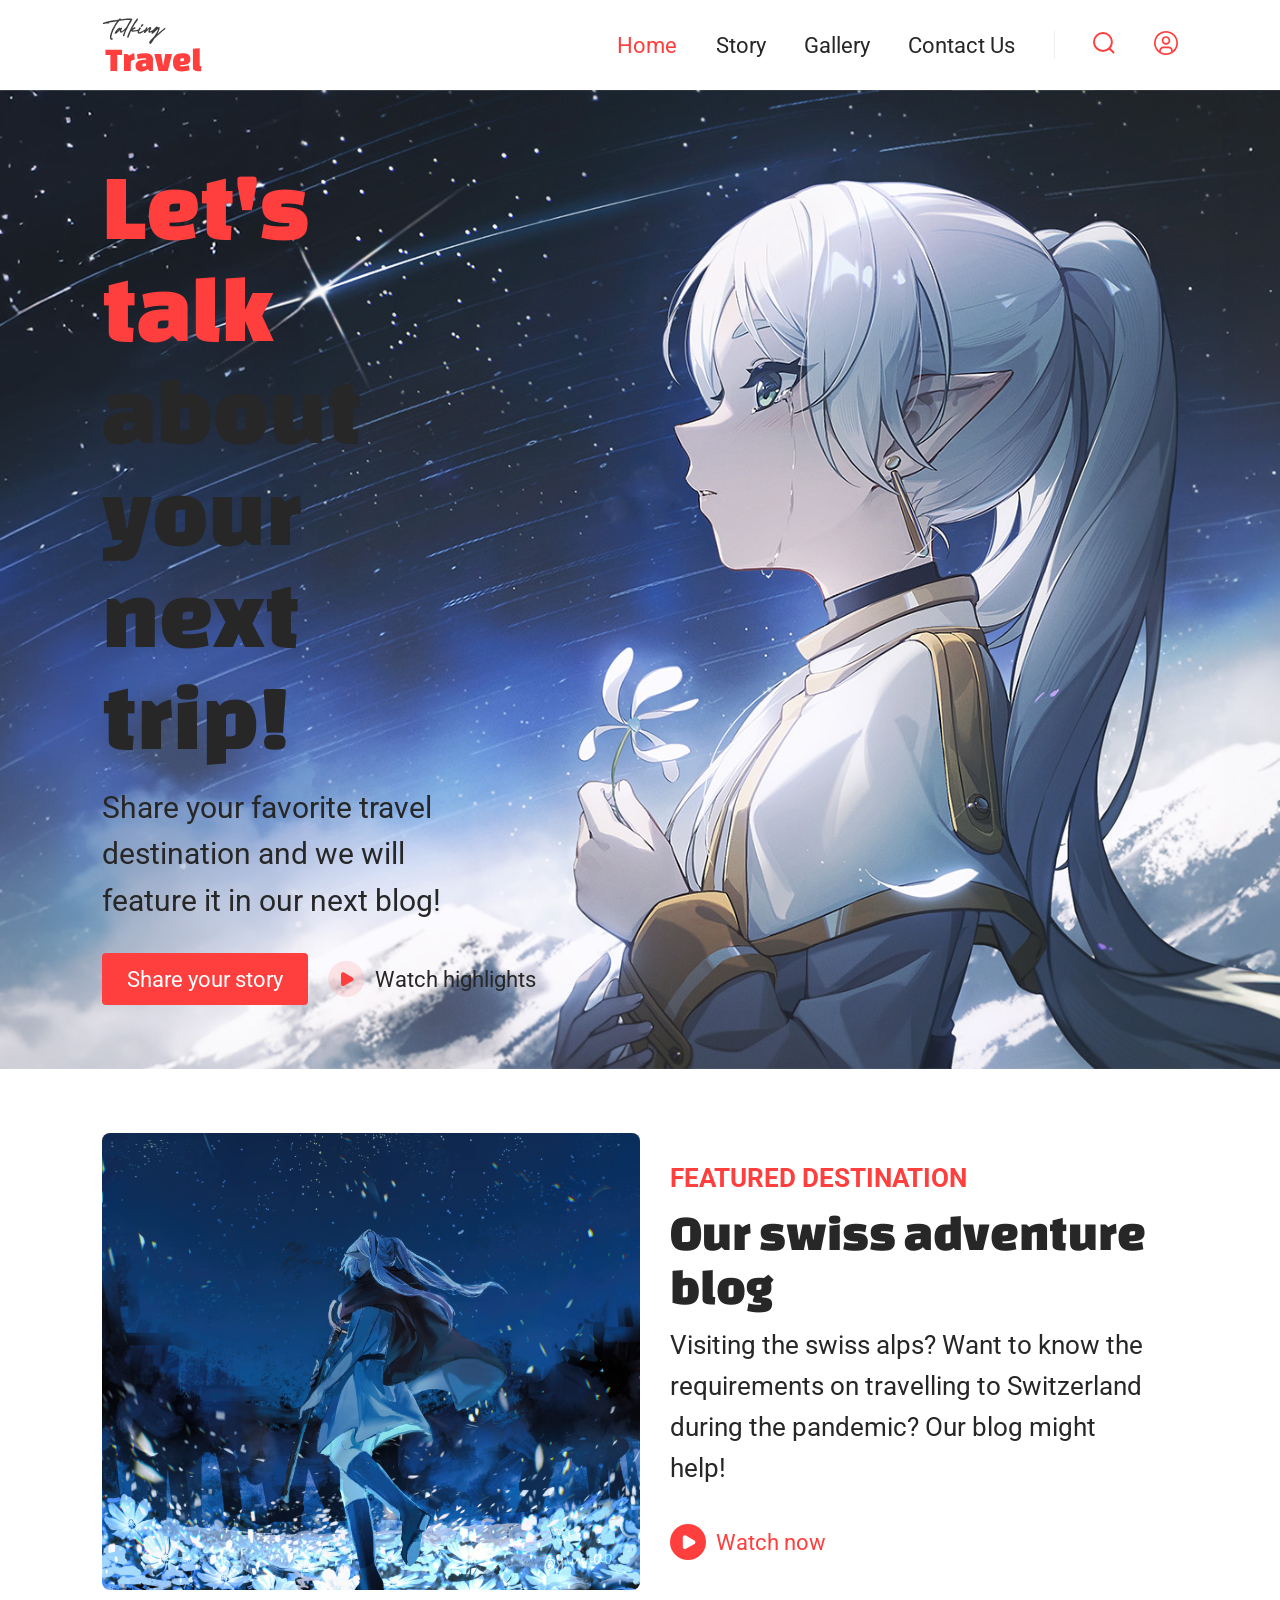
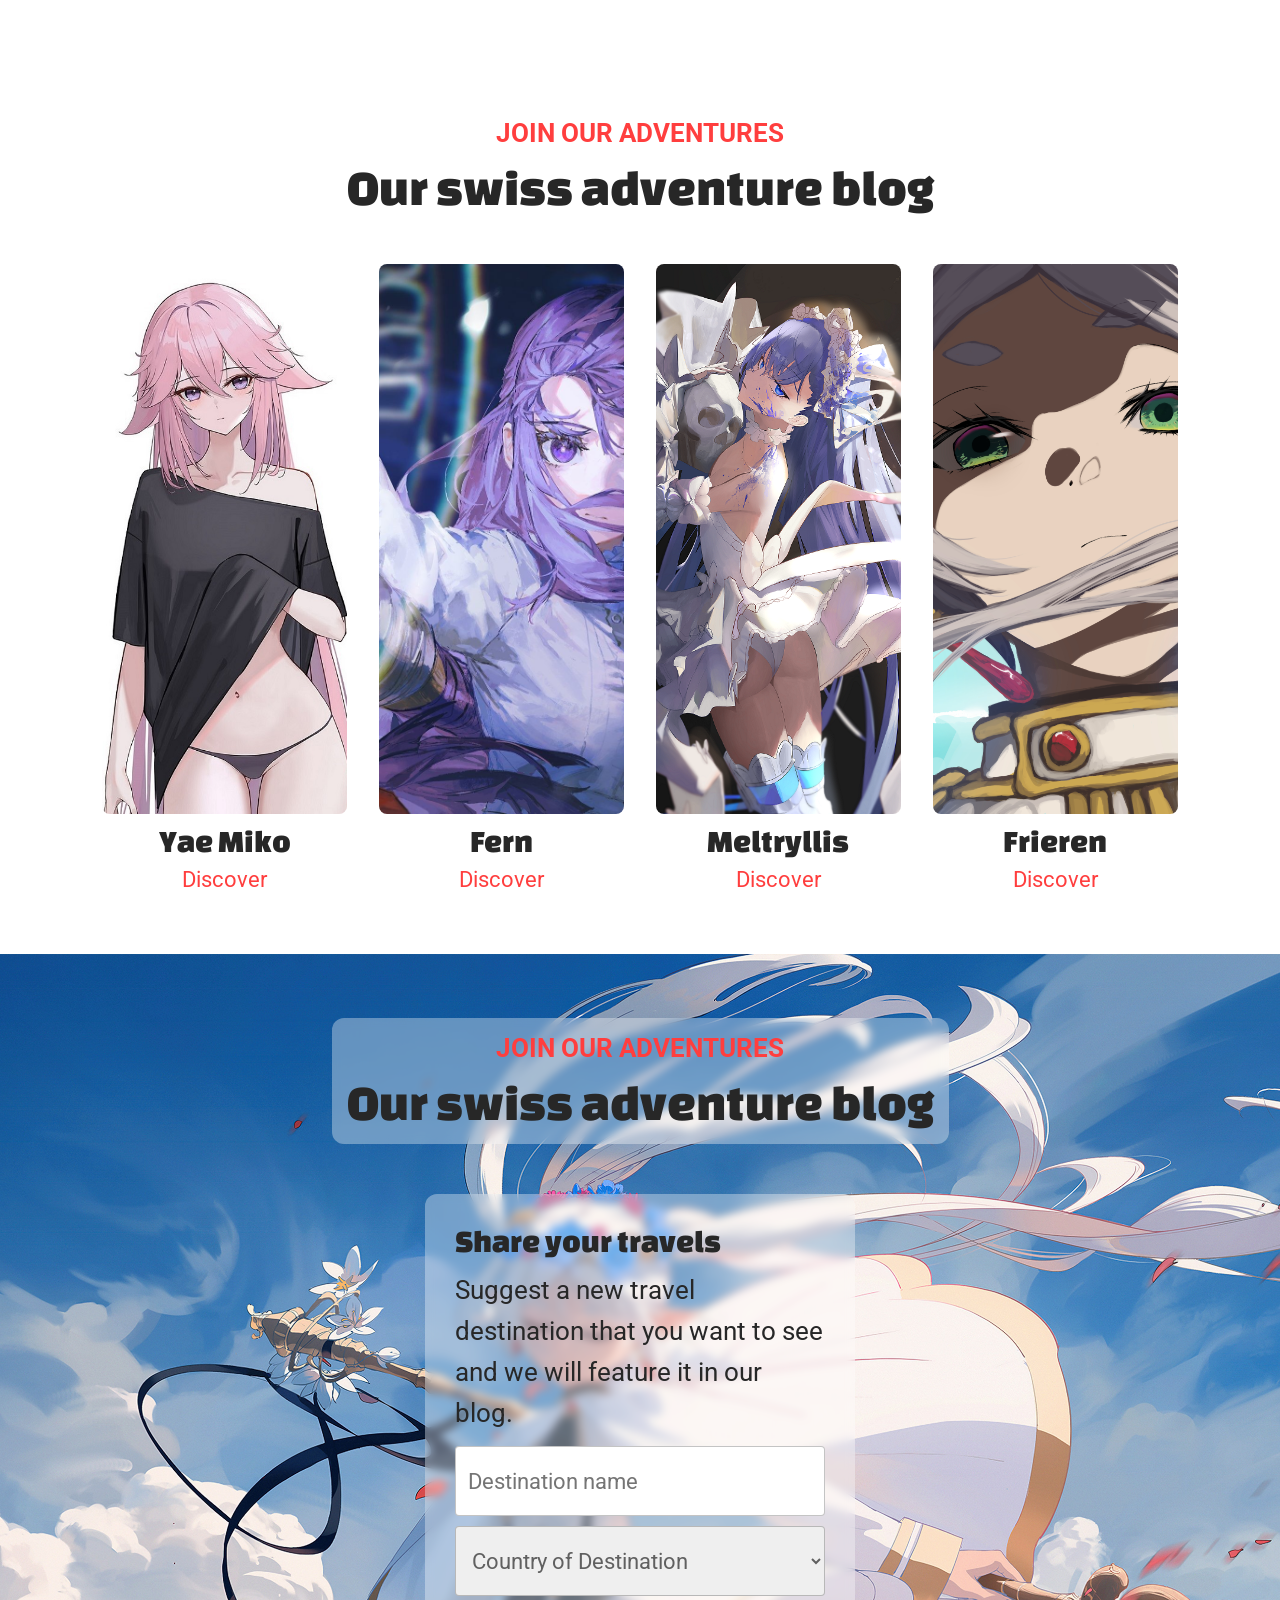
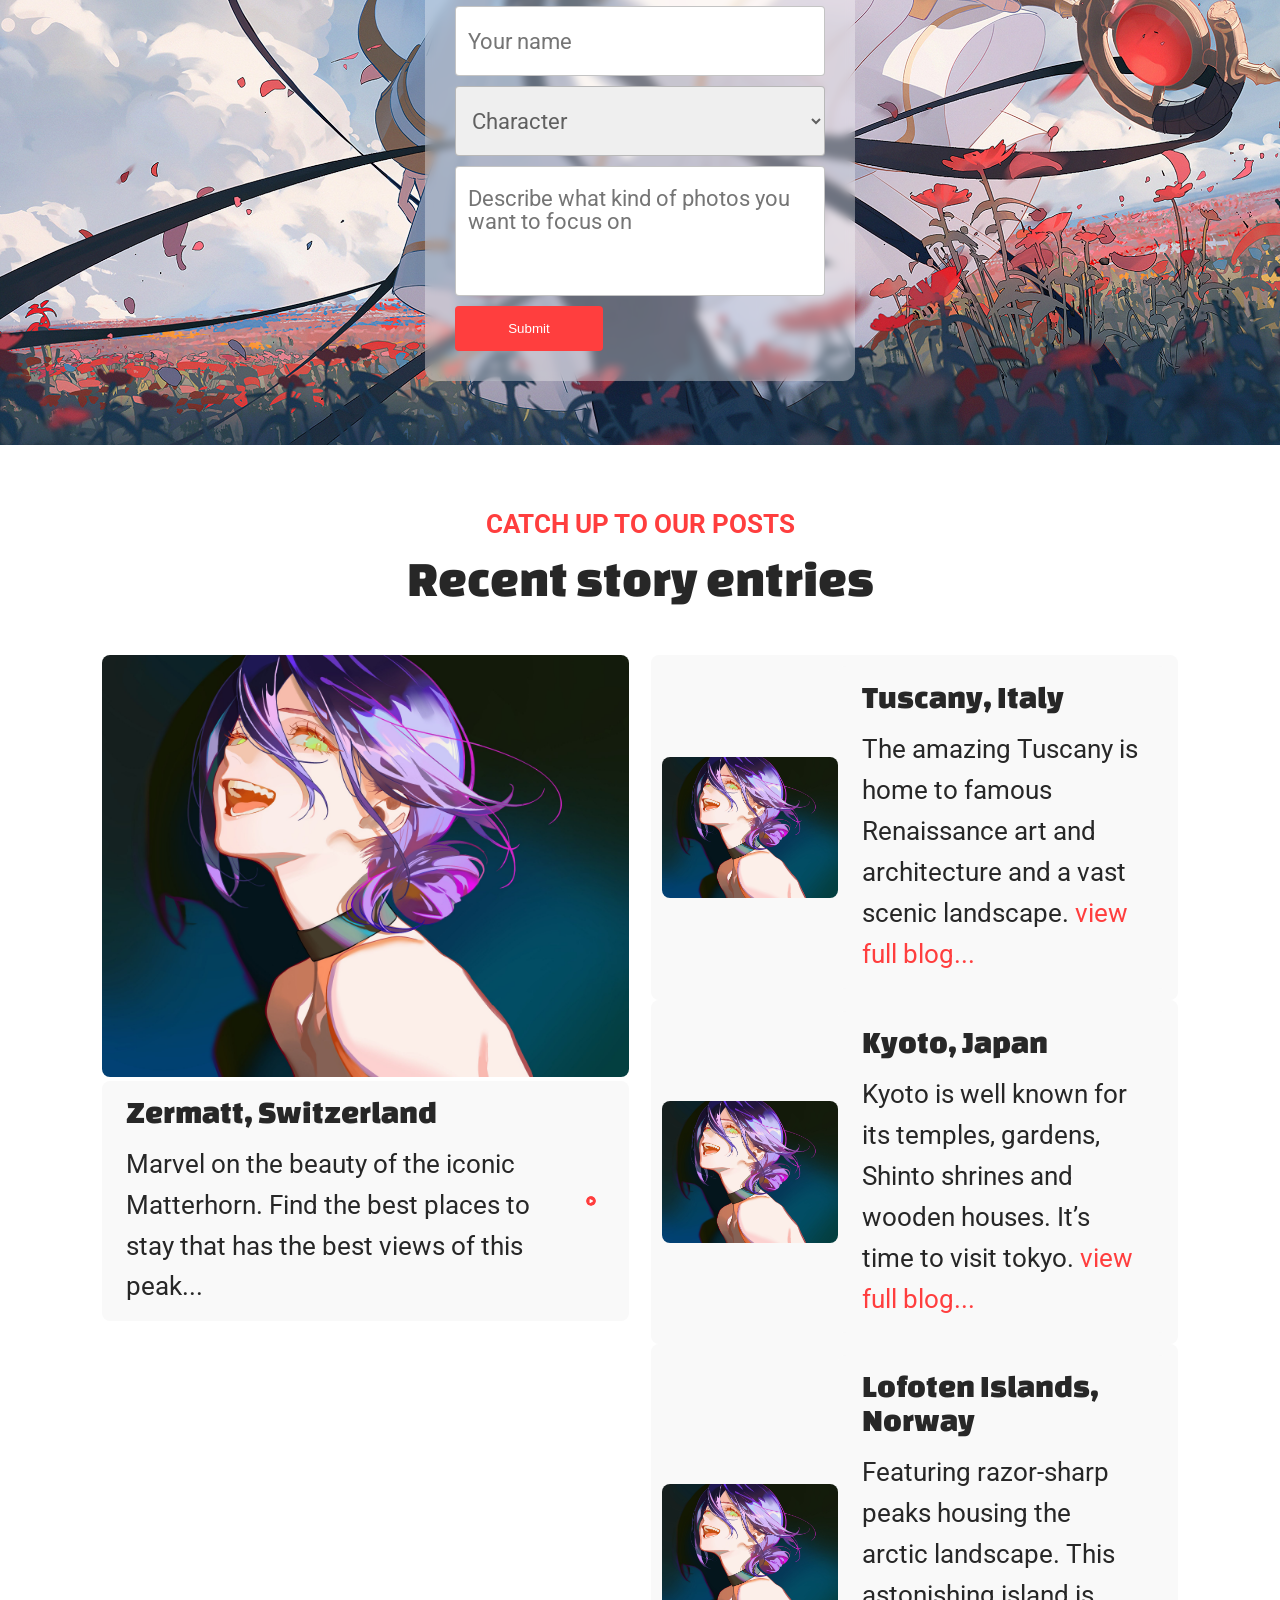
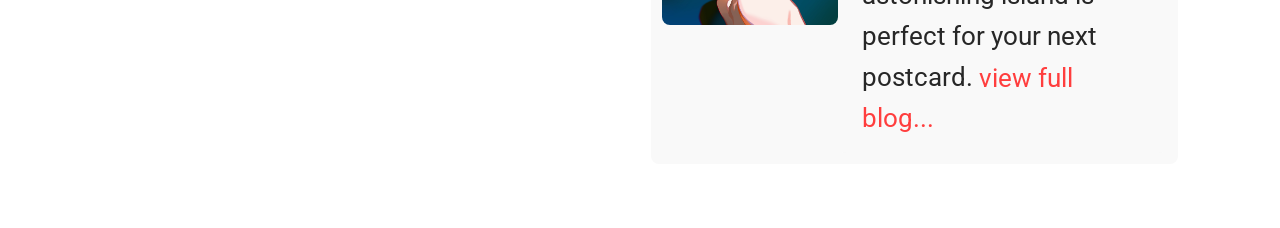
==== commit 64d70ba1: "no more salmon" ====
--- a/project/index.html
+++ b/project/index.html
@@ -84,8 +84,8 @@
                     <a href="" class="label cool-color">Discover</a>
                 </div>
                 <div class="place-discover-card">
-                    <img src="assets/images/androidparty.png" alt="">
-                    <h3>Salmon</h3>
+                    <img src="assets/images/meltryllis.png" alt="">
+                    <h3>Meltryllis</h3>
                     <a href="" class="label cool-color">Discover</a>
                 </div>
                 <div class="place-discover-card">
@@ -127,7 +127,7 @@
                     </form>
                 </div>
         </section>
-        <section style="background-color:antiquewhite;" class="catch-up main-section">
+        <section class="catch-up main-section">
             <div class="catch-up-texts">
                 <span class="title">CATCH UP TO OUR POSTS</span>
                 <h2>Recent story entries</h2>
@@ -178,6 +178,7 @@
                 </div>
             </div>
         </section>
+
         <script>
         (() => {  
         })((() => {() => {  
